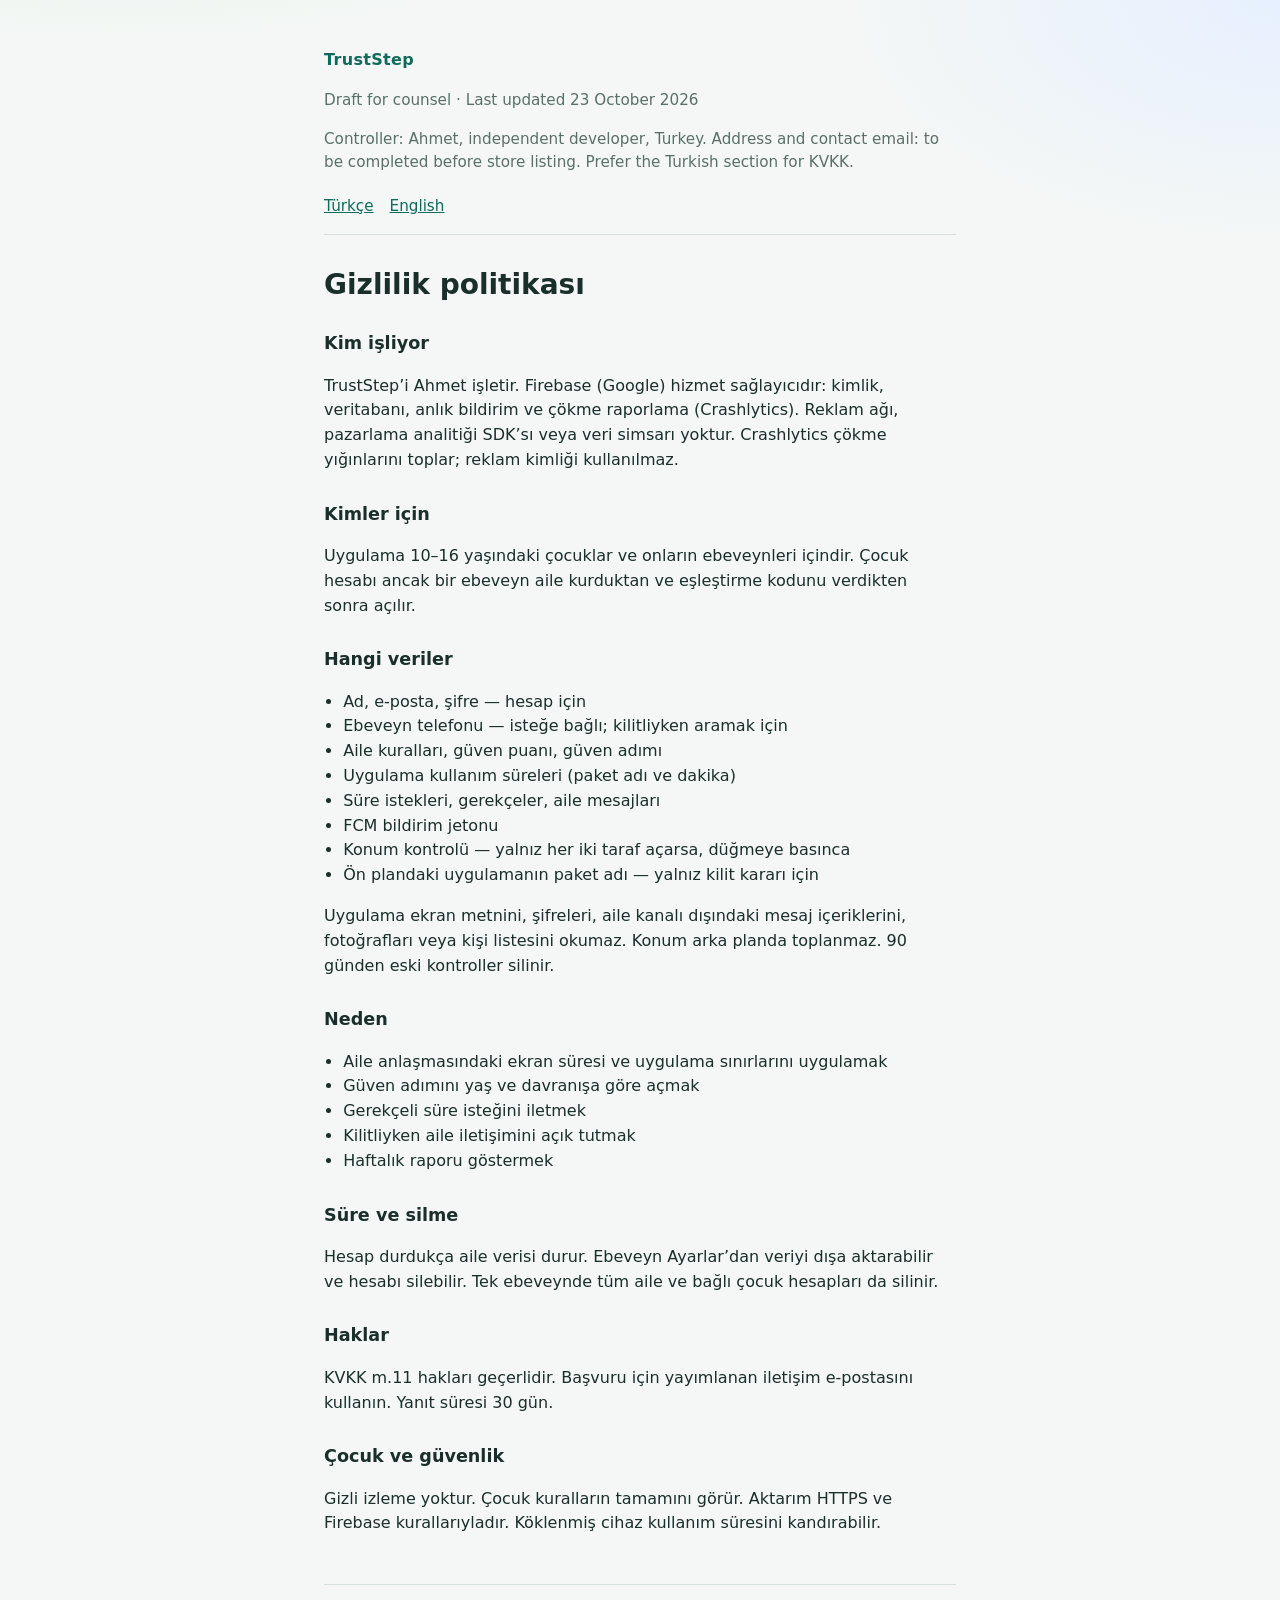
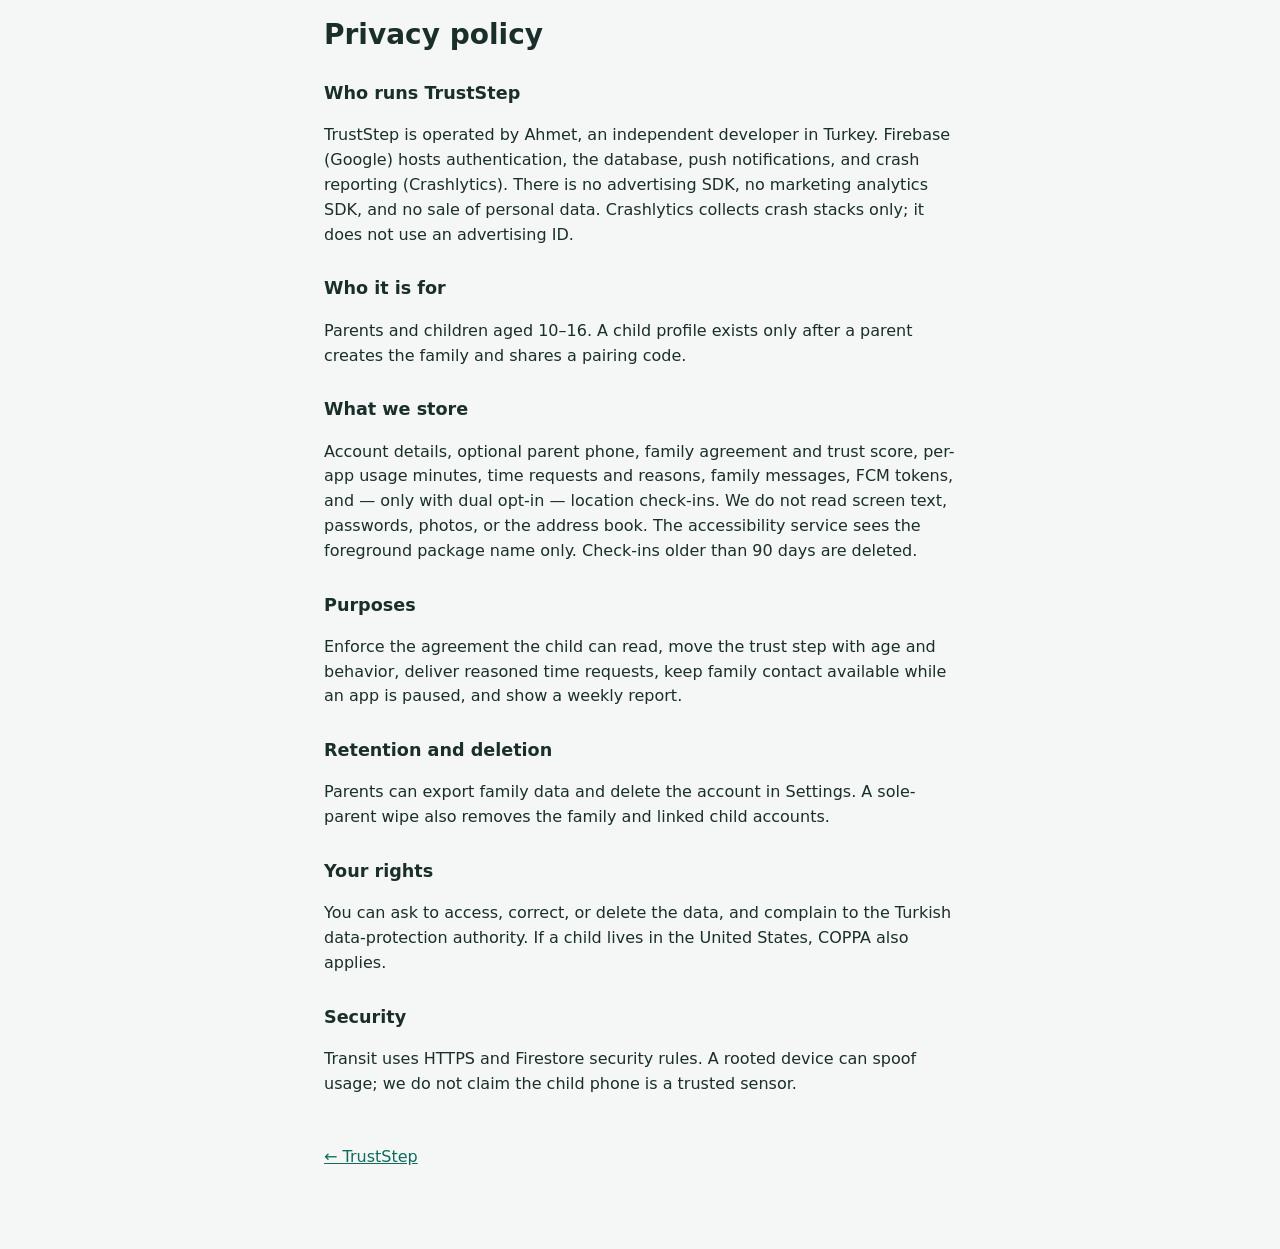
==== privacy/index.html @ d4f335f0 "Public privacy policy site for TrustStep. Co-authored-by: Cursor <cursoragent@cursor.com>" ====
<!DOCTYPE html>
<html lang="en">
<head>
  <meta charset="utf-8" />
  <meta name="viewport" content="width=device-width, initial-scale=1" />
  <title>TrustStep — Privacy policy</title>
  <link rel="stylesheet" href="../styles.css" />
</head>
<body>
  <main class="policy">
    <p class="brand"><a href="../">TrustStep</a></p>
    <p class="meta">Draft for counsel · Last updated 23 October 2026</p>
    <p class="meta">Controller: Ahmet, independent developer, Turkey. Address and contact email: to be completed before store listing. Prefer the Turkish section for KVKK.</p>

    <nav class="toc">
      <a href="#tr">Türkçe</a>
      <a href="#en">English</a>
    </nav>

    <section id="tr" lang="tr">
      <h1>Gizlilik politikası</h1>

      <h2>Kim işliyor</h2>
      <p>TrustStep’i Ahmet işletir. Firebase (Google) hizmet sağlayıcıdır: kimlik, veritabanı, anlık bildirim ve çökme raporlama (Crashlytics). Reklam ağı, pazarlama analitiği SDK’sı veya veri simsarı yoktur. Crashlytics çökme yığınlarını toplar; reklam kimliği kullanılmaz.</p>

      <h2>Kimler için</h2>
      <p>Uygulama 10–16 yaşındaki çocuklar ve onların ebeveynleri içindir. Çocuk hesabı ancak bir ebeveyn aile kurduktan ve eşleştirme kodunu verdikten sonra açılır.</p>

      <h2>Hangi veriler</h2>
      <ul>
        <li>Ad, e-posta, şifre — hesap için</li>
        <li>Ebeveyn telefonu — isteğe bağlı; kilitliyken aramak için</li>
        <li>Aile kuralları, güven puanı, güven adımı</li>
        <li>Uygulama kullanım süreleri (paket adı ve dakika)</li>
        <li>Süre istekleri, gerekçeler, aile mesajları</li>
        <li>FCM bildirim jetonu</li>
        <li>Konum kontrolü — yalnız her iki taraf açarsa, düğmeye basınca</li>
        <li>Ön plandaki uygulamanın paket adı — yalnız kilit kararı için</li>
      </ul>
      <p>Uygulama ekran metnini, şifreleri, aile kanalı dışındaki mesaj içeriklerini, fotoğrafları veya kişi listesini okumaz. Konum arka planda toplanmaz. 90 günden eski kontroller silinir.</p>

      <h2>Neden</h2>
      <ul>
        <li>Aile anlaşmasındaki ekran süresi ve uygulama sınırlarını uygulamak</li>
        <li>Güven adımını yaş ve davranışa göre açmak</li>
        <li>Gerekçeli süre isteğini iletmek</li>
        <li>Kilitliyken aile iletişimini açık tutmak</li>
        <li>Haftalık raporu göstermek</li>
      </ul>

      <h2>Süre ve silme</h2>
      <p>Hesap durdukça aile verisi durur. Ebeveyn Ayarlar’dan veriyi dışa aktarabilir ve hesabı silebilir. Tek ebeveynde tüm aile ve bağlı çocuk hesapları da silinir.</p>

      <h2>Haklar</h2>
      <p>KVKK m.11 hakları geçerlidir. Başvuru için yayımlanan iletişim e-postasını kullanın. Yanıt süresi 30 gün.</p>

      <h2>Çocuk ve güvenlik</h2>
      <p>Gizli izleme yoktur. Çocuk kuralların tamamını görür. Aktarım HTTPS ve Firebase kurallarıyladır. Köklenmiş cihaz kullanım süresini kandırabilir.</p>
    </section>

    <section id="en" lang="en">
      <h1>Privacy policy</h1>

      <h2>Who runs TrustStep</h2>
      <p>TrustStep is operated by Ahmet, an independent developer in Turkey. Firebase (Google) hosts authentication, the database, push notifications, and crash reporting (Crashlytics). There is no advertising SDK, no marketing analytics SDK, and no sale of personal data. Crashlytics collects crash stacks only; it does not use an advertising ID.</p>

      <h2>Who it is for</h2>
      <p>Parents and children aged 10–16. A child profile exists only after a parent creates the family and shares a pairing code.</p>

      <h2>What we store</h2>
      <p>Account details, optional parent phone, family agreement and trust score, per-app usage minutes, time requests and reasons, family messages, FCM tokens, and — only with dual opt-in — location check-ins. We do not read screen text, passwords, photos, or the address book. The accessibility service sees the foreground package name only. Check-ins older than 90 days are deleted.</p>

      <h2>Purposes</h2>
      <p>Enforce the agreement the child can read, move the trust step with age and behavior, deliver reasoned time requests, keep family contact available while an app is paused, and show a weekly report.</p>

      <h2>Retention and deletion</h2>
      <p>Parents can export family data and delete the account in Settings. A sole-parent wipe also removes the family and linked child accounts.</p>

      <h2>Your rights</h2>
      <p>You can ask to access, correct, or delete the data, and complain to the Turkish data-protection authority. If a child lives in the United States, COPPA also applies.</p>

      <h2>Security</h2>
      <p>Transit uses HTTPS and Firestore security rules. A rooted device can spoof usage; we do not claim the child phone is a trusted sensor.</p>
    </section>

    <p class="back"><a href="../">← TrustStep</a></p>
  </main>
</body>
</html>
---- styles.css ----
:root {
  color-scheme: light;
  --ink: #1a2e2a;
  --muted: #5a6f69;
  --paper: #f4f7f5;
  --line: #d5e0db;
  --accent: #0f6b5c;
  --font: "Segoe UI", system-ui, sans-serif;
}

* {
  box-sizing: border-box;
}

body {
  margin: 0;
  font-family: var(--font);
  color: var(--ink);
  background:
    radial-gradient(1200px 600px at 10% -10%, #d9efe8 0%, transparent 55%),
    radial-gradient(900px 500px at 100% 0%, #e7f0ff 0%, transparent 50%),
    var(--paper);
  line-height: 1.55;
}

main {
  max-width: 42rem;
  margin: 0 auto;
  padding: 3rem 1.25rem 4rem;
}

.brand {
  font-weight: 700;
  letter-spacing: 0.02em;
  color: var(--accent);
  margin: 0 0 1rem;
}

.brand a {
  color: inherit;
  text-decoration: none;
}

h1 {
  font-size: 1.75rem;
  line-height: 1.25;
  margin: 0 0 0.75rem;
}

h2 {
  font-size: 1.1rem;
  margin: 1.75rem 0 0.5rem;
}

.meta,
.toc {
  color: var(--muted);
  font-size: 0.95rem;
}

.toc {
  display: flex;
  gap: 1rem;
  margin: 1.25rem 0 2rem;
  padding-bottom: 1rem;
  border-bottom: 1px solid var(--line);
}

a {
  color: var(--accent);
}

ul {
  padding-left: 1.2rem;
}

section + section {
  margin-top: 3rem;
  padding-top: 2rem;
  border-top: 1px solid var(--line);
}

.back {
  margin-top: 3rem;
}
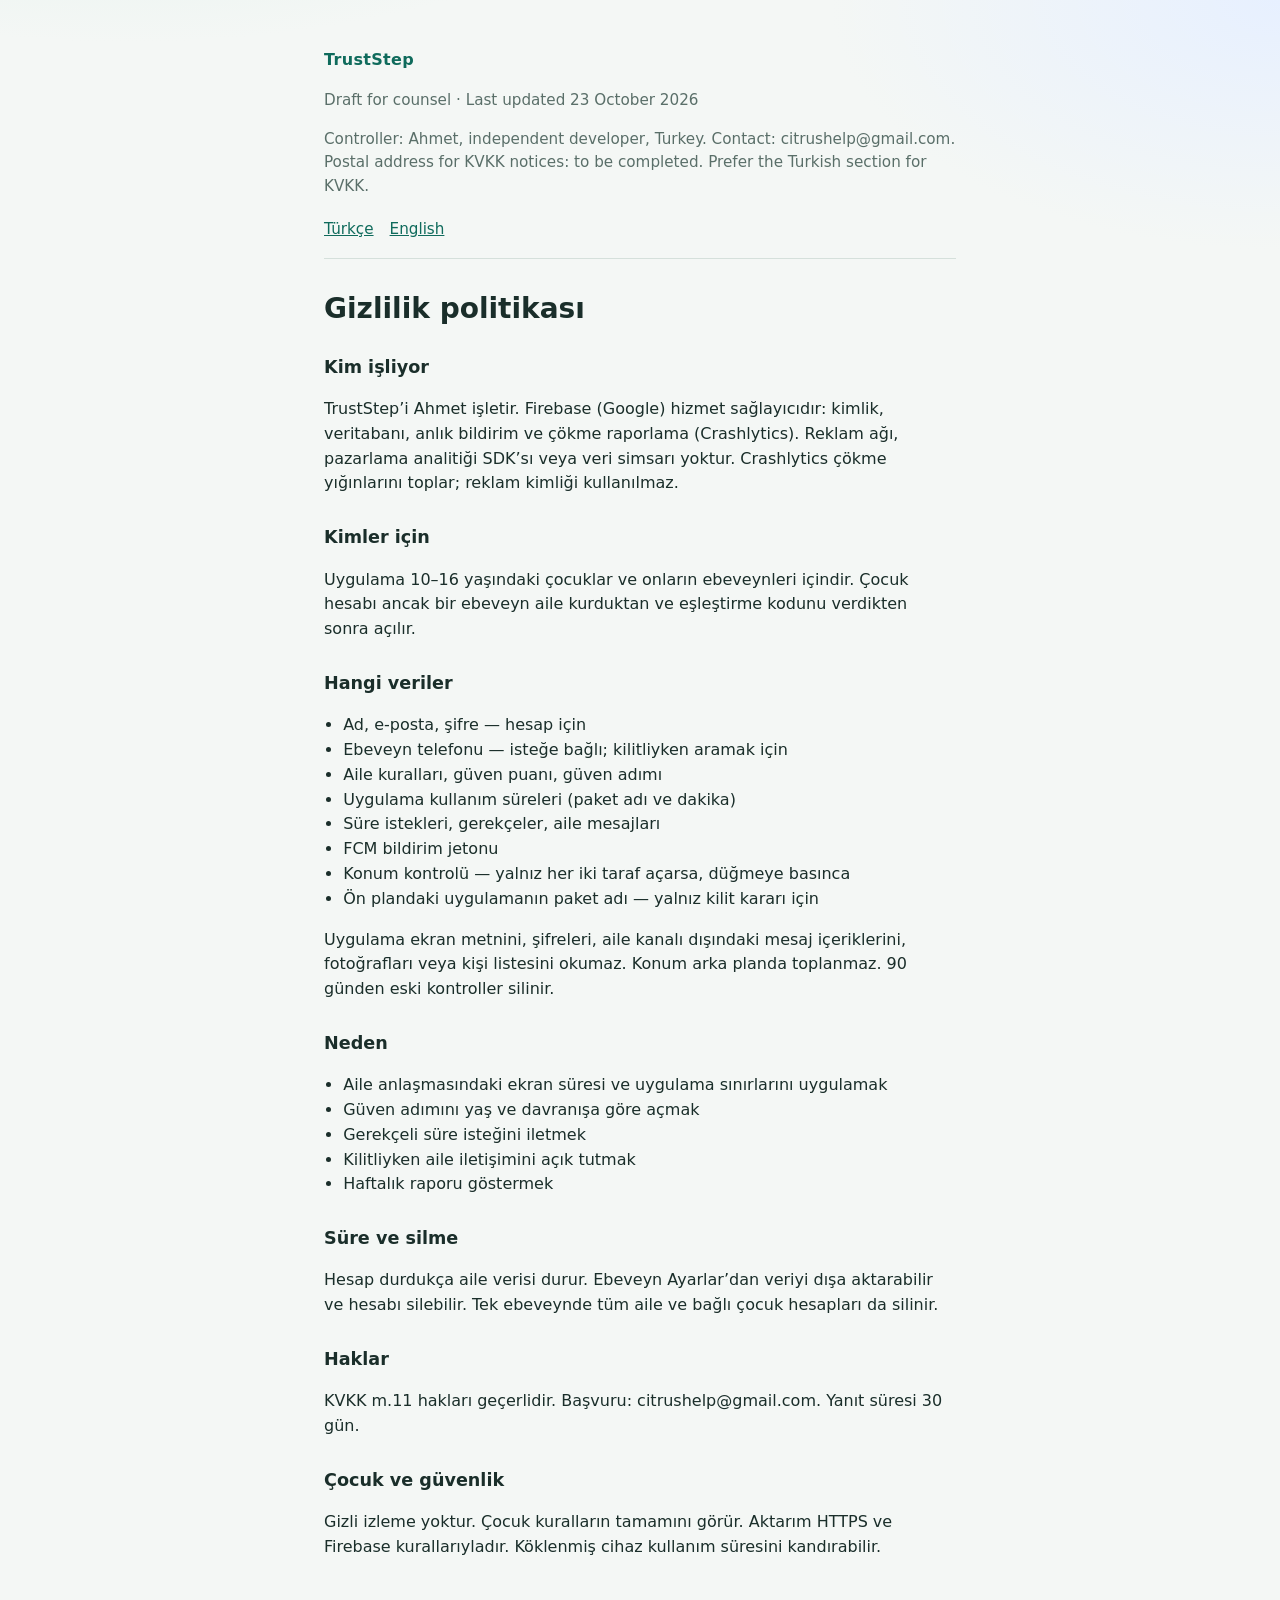
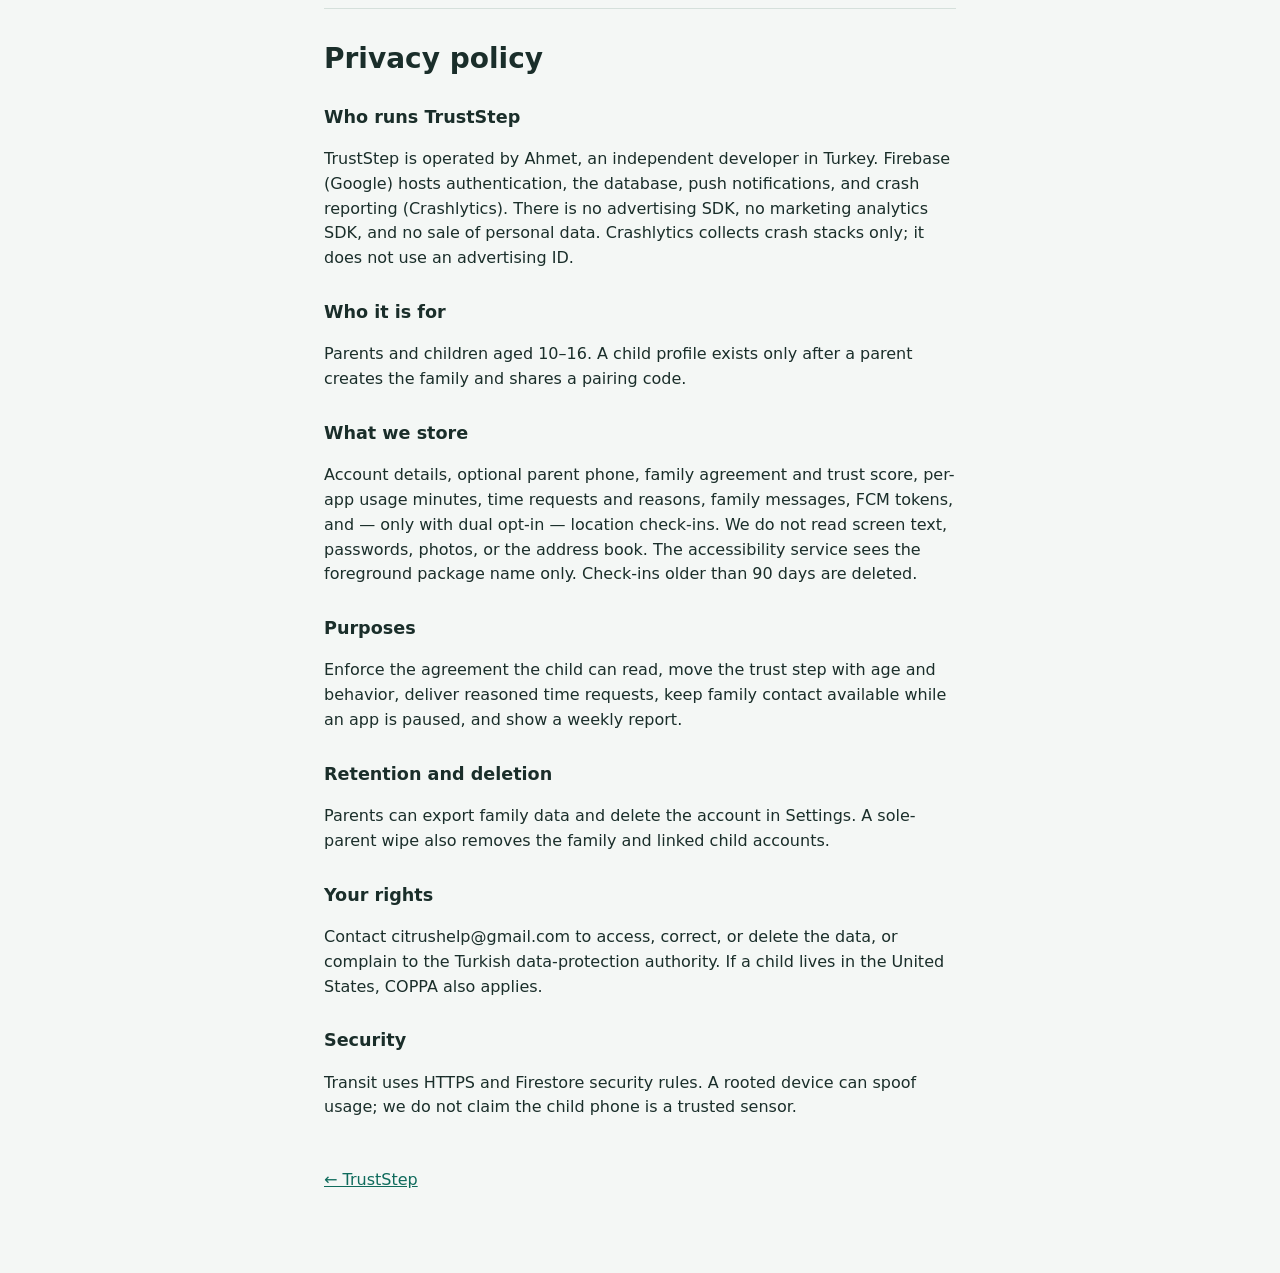
==== commit f38af898: "Add KVKK contact email to published privacy policy. EOF" ====
--- a/privacy/index.html
+++ b/privacy/index.html
@@ -10,7 +10,7 @@
   <main class="policy">
     <p class="brand"><a href="../">TrustStep</a></p>
     <p class="meta">Draft for counsel · Last updated 23 October 2026</p>
-    <p class="meta">Controller: Ahmet, independent developer, Turkey. Address and contact email: to be completed before store listing. Prefer the Turkish section for KVKK.</p>
+    <p class="meta">Controller: Ahmet, independent developer, Turkey. Contact: citrushelp@gmail.com. Postal address for KVKK notices: to be completed. Prefer the Turkish section for KVKK.</p>
 
     <nav class="toc">
       <a href="#tr">Türkçe</a>
@@ -52,7 +52,7 @@
       <p>Hesap durdukça aile verisi durur. Ebeveyn Ayarlar’dan veriyi dışa aktarabilir ve hesabı silebilir. Tek ebeveynde tüm aile ve bağlı çocuk hesapları da silinir.</p>
 
       <h2>Haklar</h2>
-      <p>KVKK m.11 hakları geçerlidir. Başvuru için yayımlanan iletişim e-postasını kullanın. Yanıt süresi 30 gün.</p>
+      <p>KVKK m.11 hakları geçerlidir. Başvuru: citrushelp@gmail.com. Yanıt süresi 30 gün.</p>
 
       <h2>Çocuk ve güvenlik</h2>
       <p>Gizli izleme yoktur. Çocuk kuralların tamamını görür. Aktarım HTTPS ve Firebase kurallarıyladır. Köklenmiş cihaz kullanım süresini kandırabilir.</p>
@@ -77,7 +77,7 @@
       <p>Parents can export family data and delete the account in Settings. A sole-parent wipe also removes the family and linked child accounts.</p>
 
       <h2>Your rights</h2>
-      <p>You can ask to access, correct, or delete the data, and complain to the Turkish data-protection authority. If a child lives in the United States, COPPA also applies.</p>
+      <p>Contact citrushelp@gmail.com to access, correct, or delete the data, or complain to the Turkish data-protection authority. If a child lives in the United States, COPPA also applies.</p>
 
       <h2>Security</h2>
       <p>Transit uses HTTPS and Firestore security rules. A rooted device can spoof usage; we do not claim the child phone is a trusted sensor.</p>
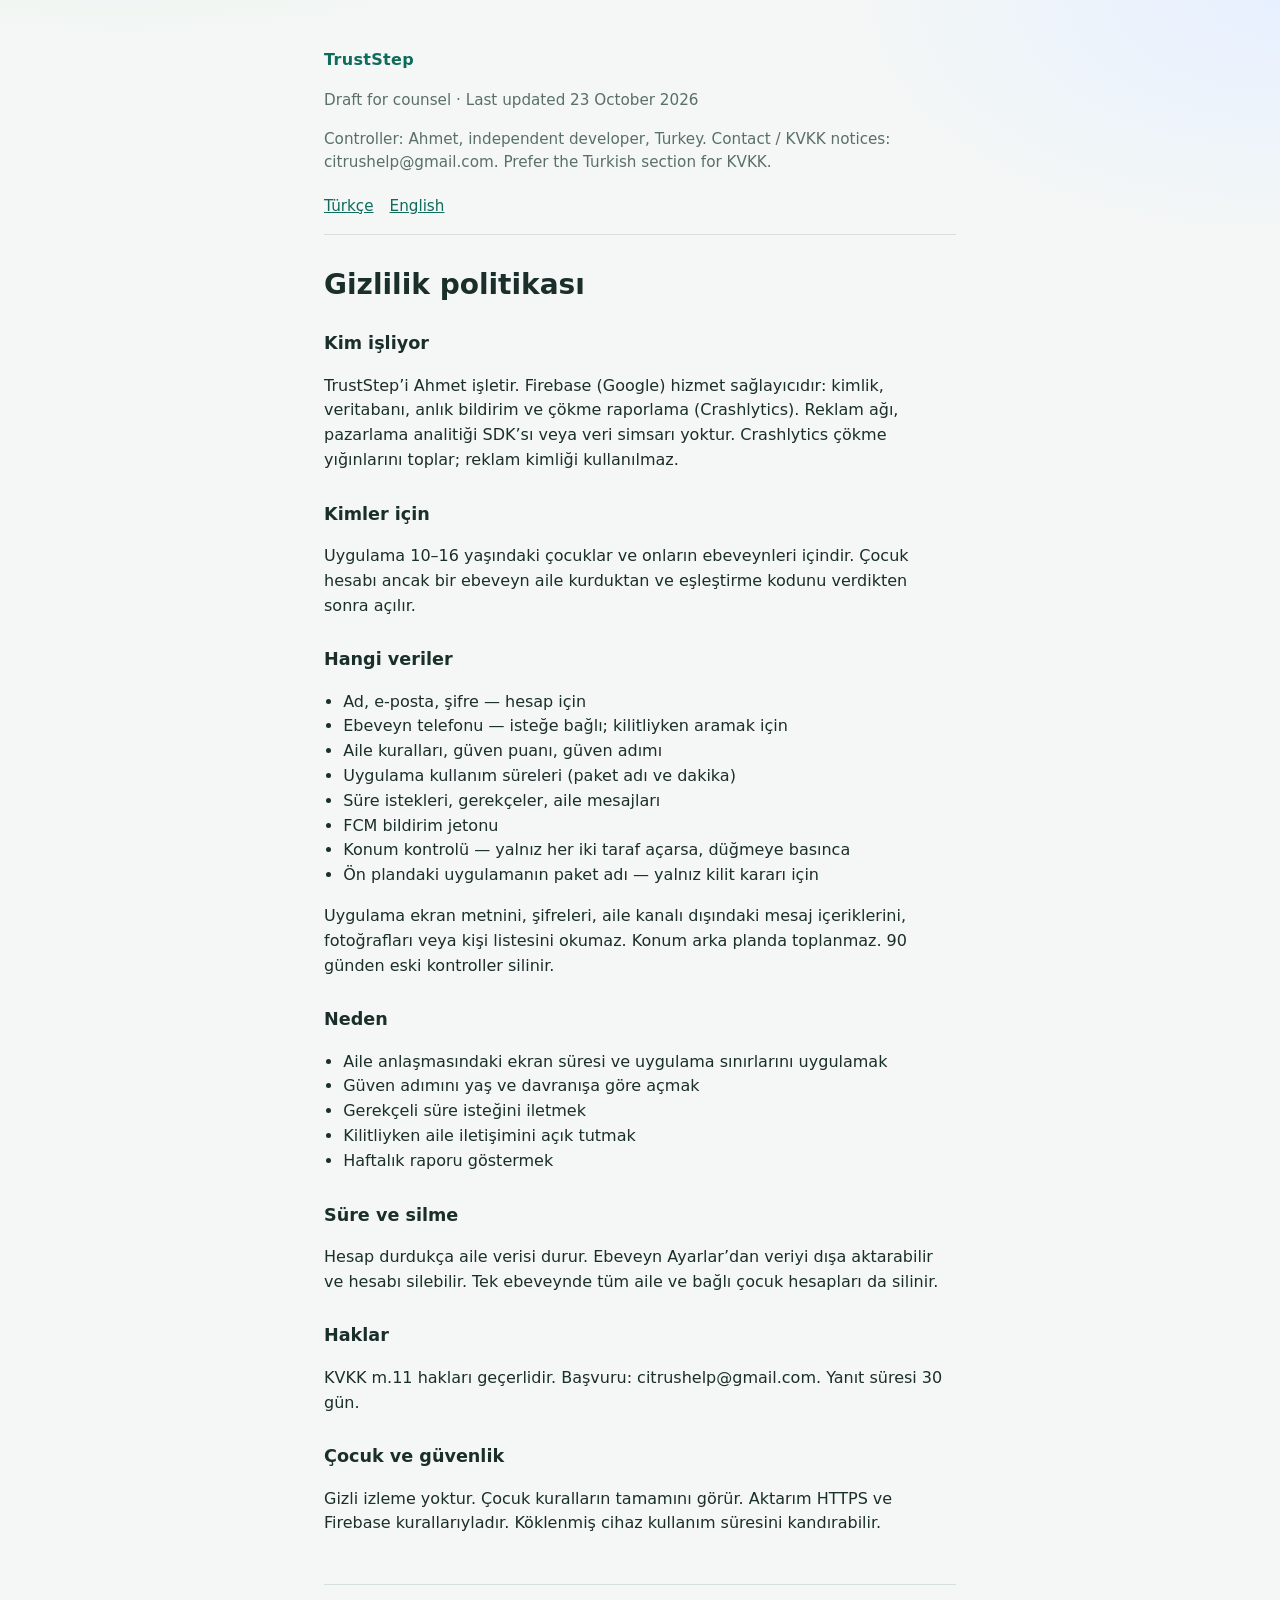
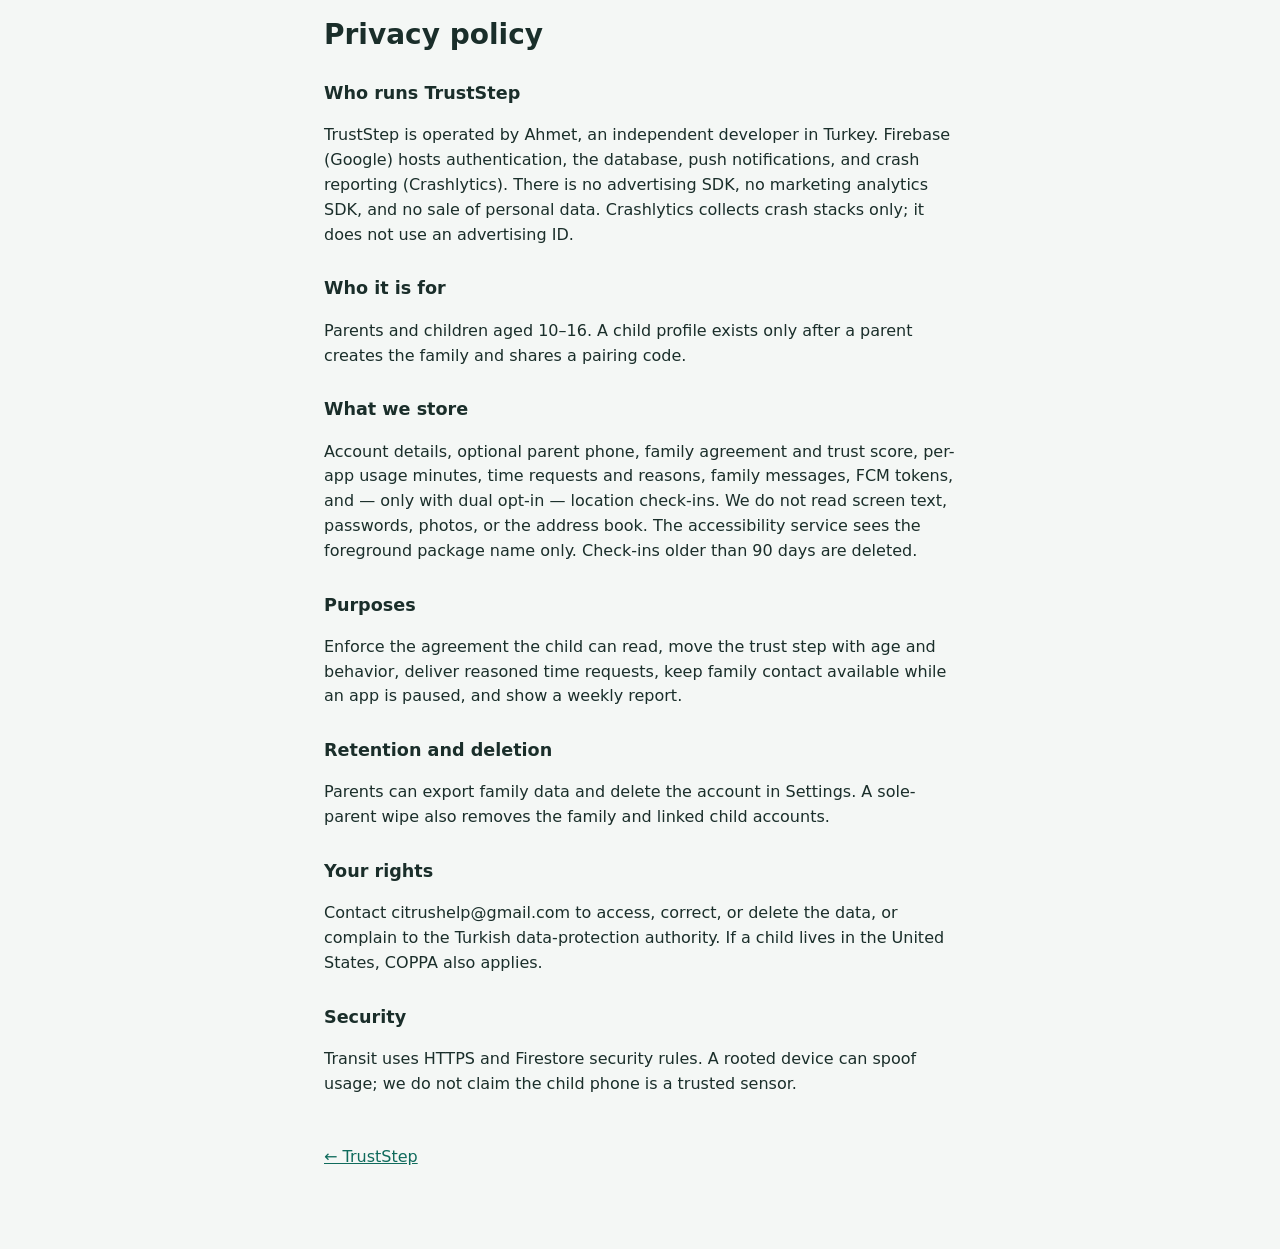
==== commit 39f13175: "Use citrushelp@gmail.com as sole KVKK contact. Co-authored-by: Cursor <cursoragent@cursor.com>" ====
--- a/privacy/index.html
+++ b/privacy/index.html
@@ -10,7 +10,7 @@
   <main class="policy">
     <p class="brand"><a href="../">TrustStep</a></p>
     <p class="meta">Draft for counsel · Last updated 23 October 2026</p>
-    <p class="meta">Controller: Ahmet, independent developer, Turkey. Contact: citrushelp@gmail.com. Postal address for KVKK notices: to be completed. Prefer the Turkish section for KVKK.</p>
+    <p class="meta">Controller: Ahmet, independent developer, Turkey. Contact / KVKK notices: citrushelp@gmail.com. Prefer the Turkish section for KVKK.</p>
 
     <nav class="toc">
       <a href="#tr">Türkçe</a>
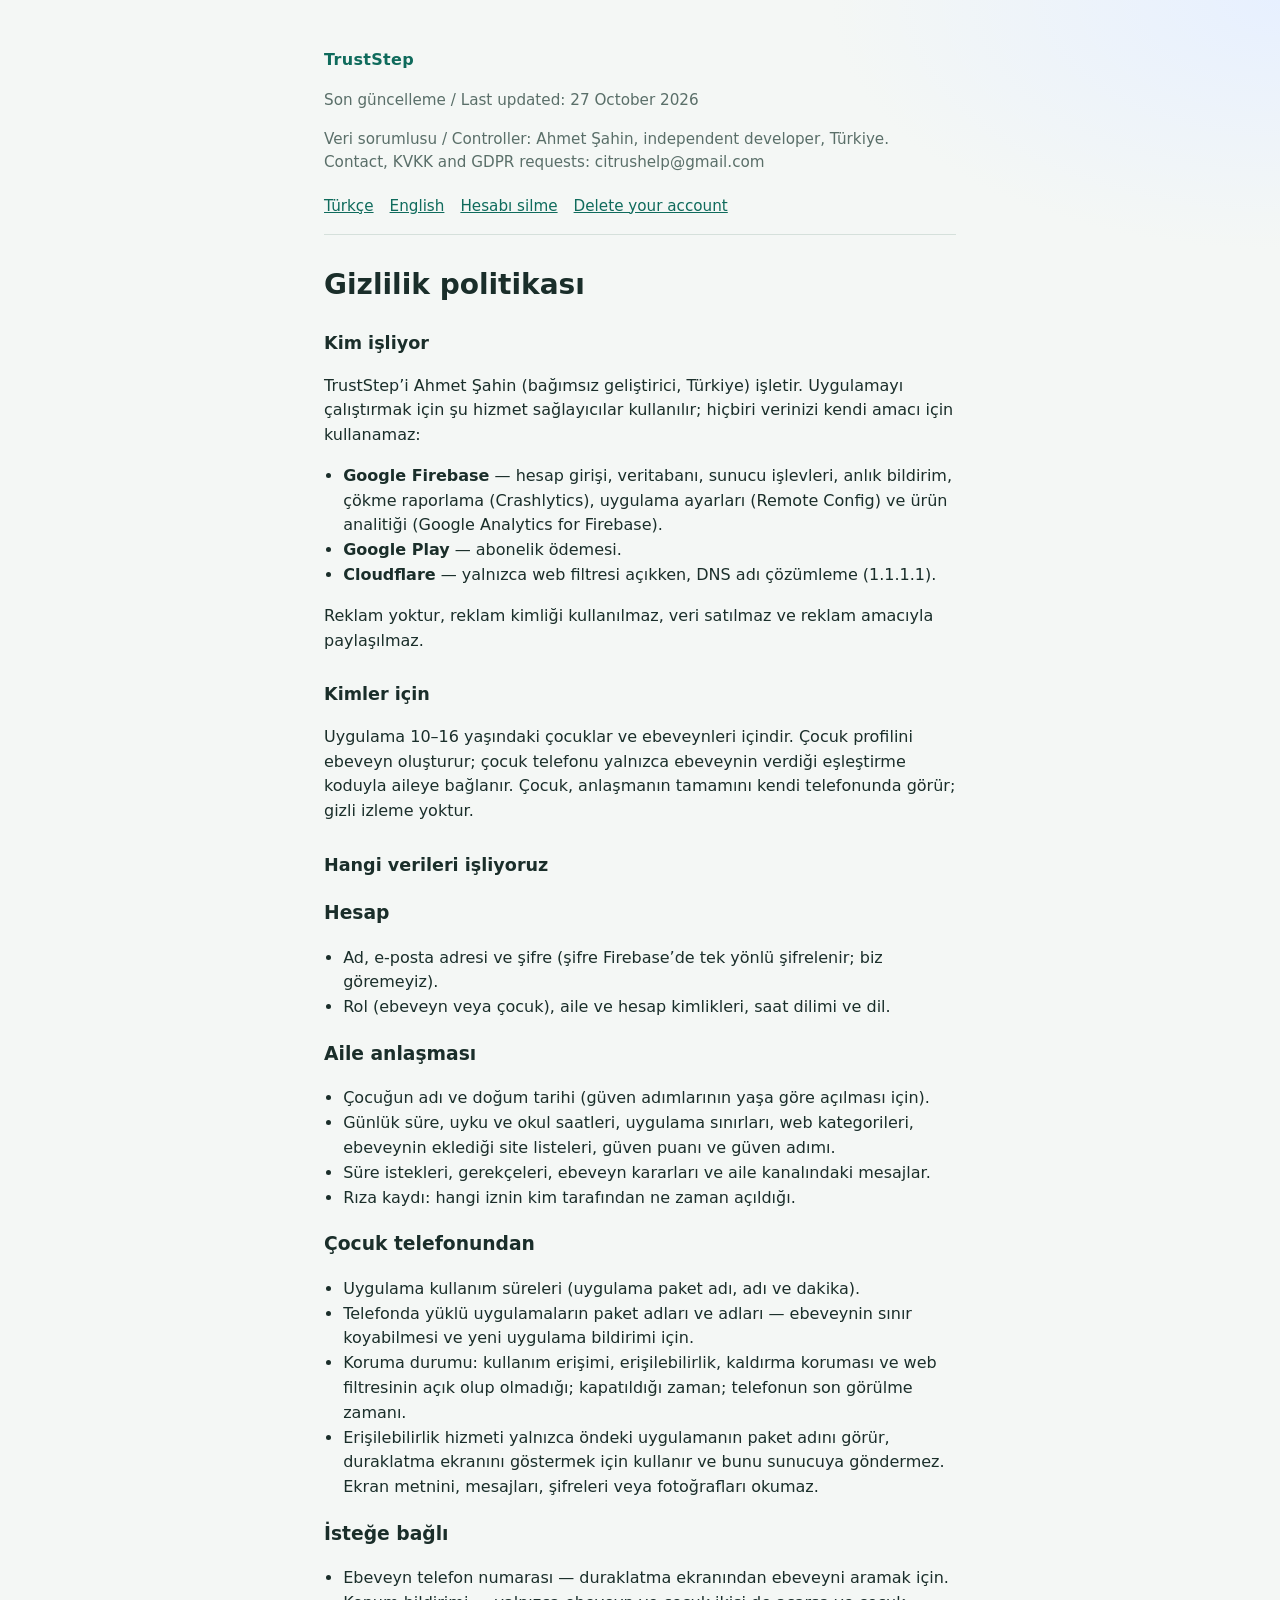
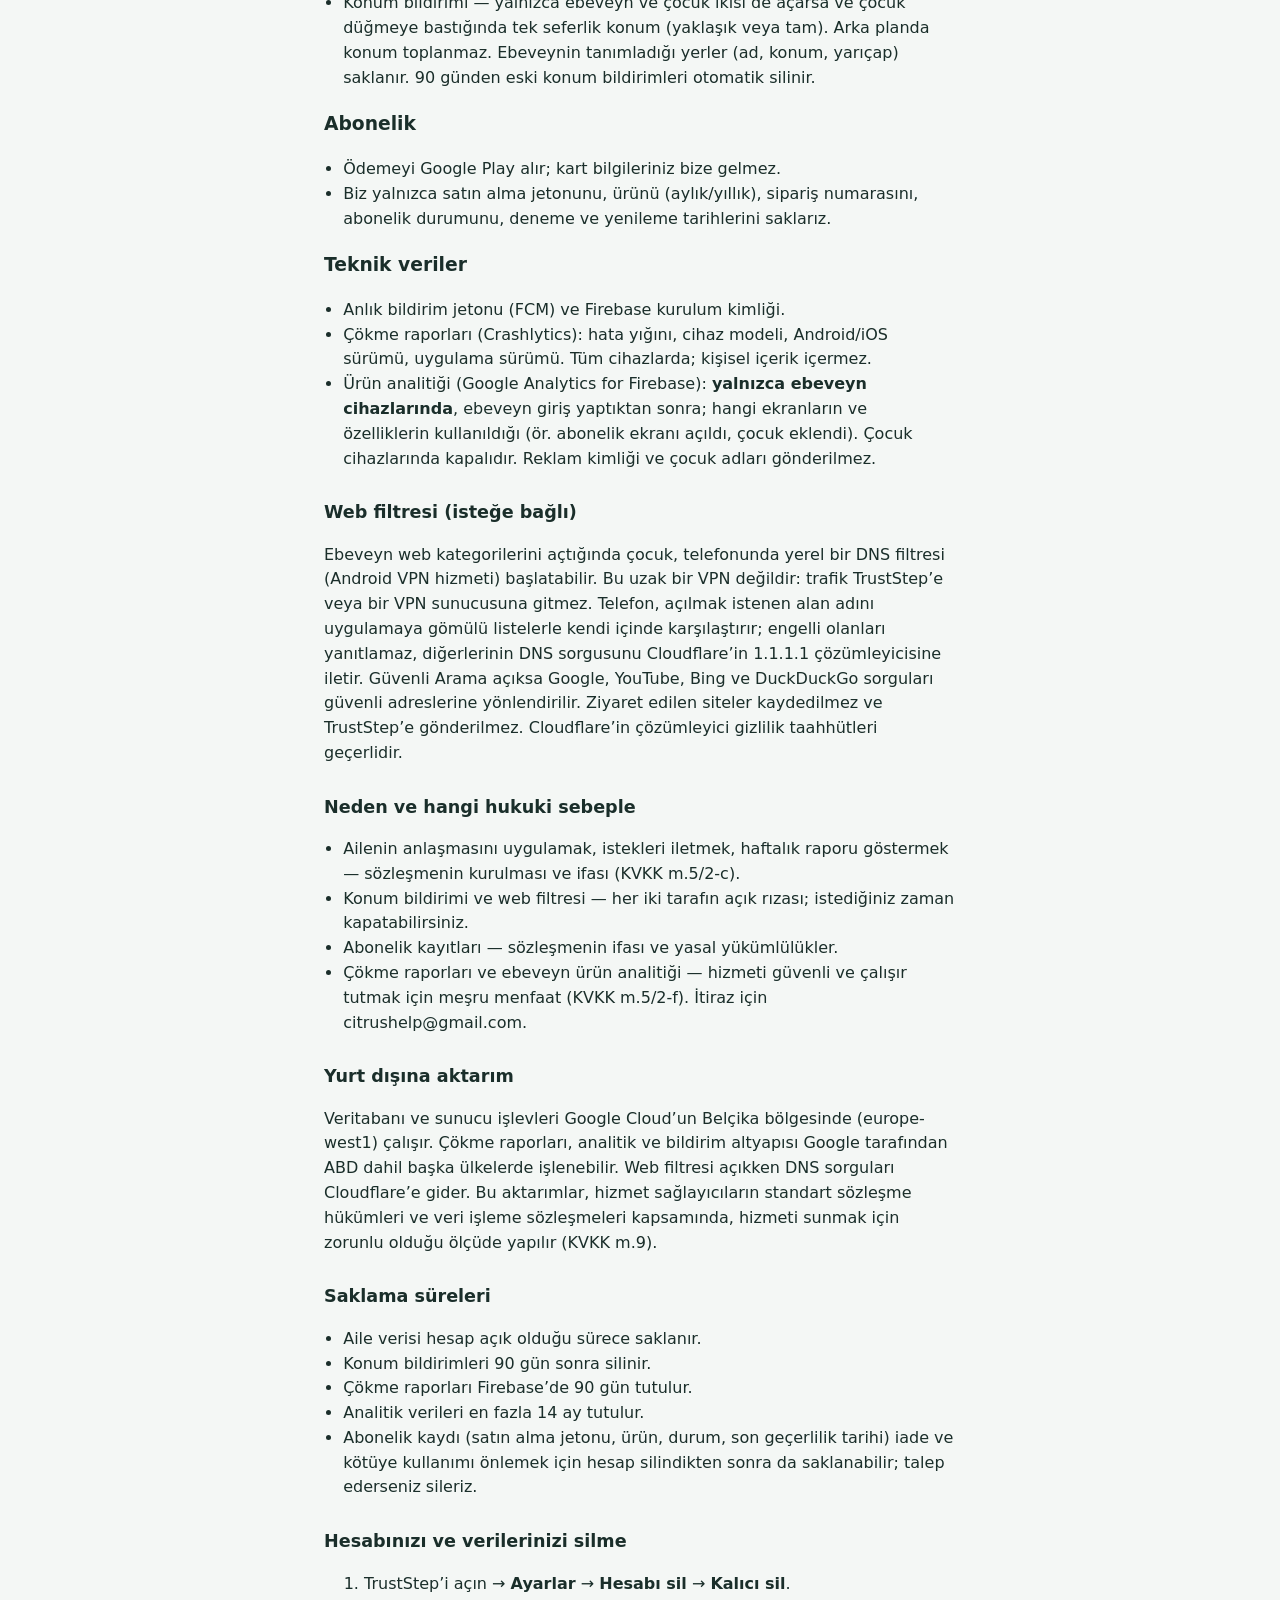
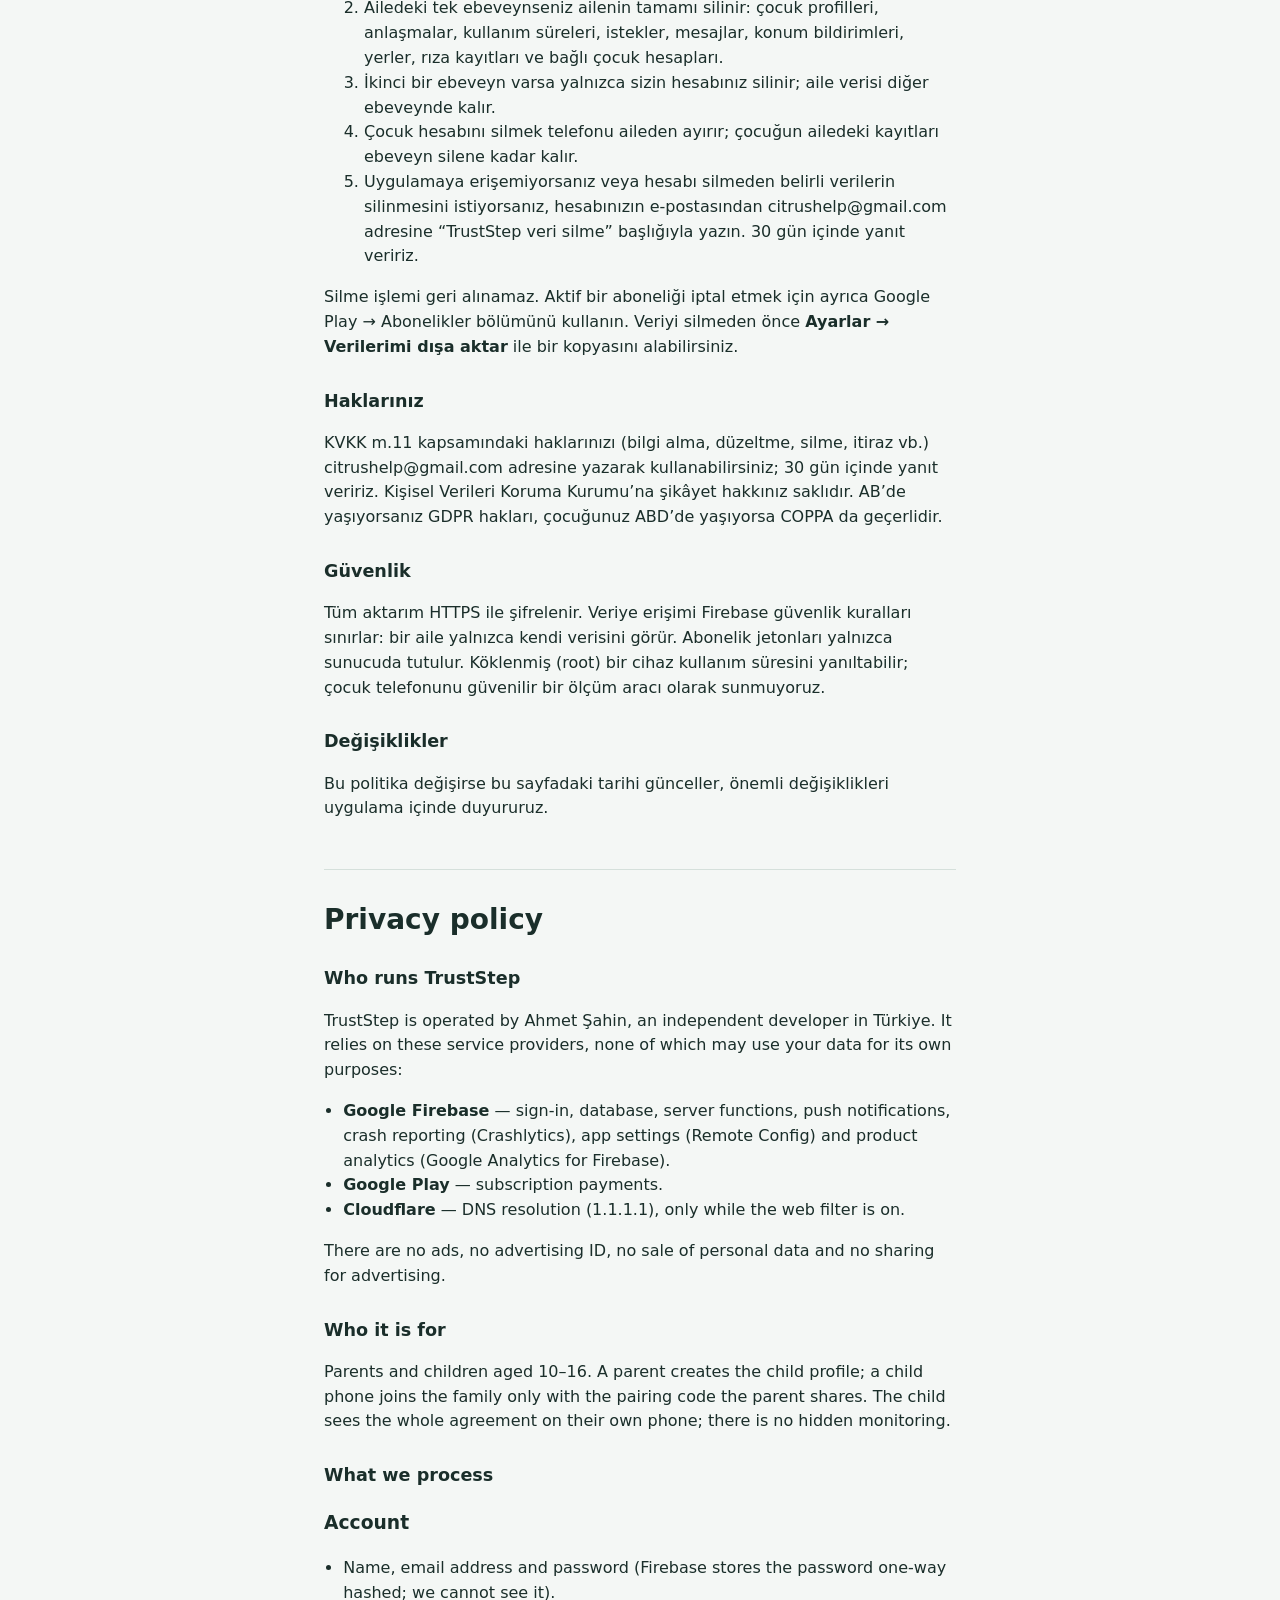
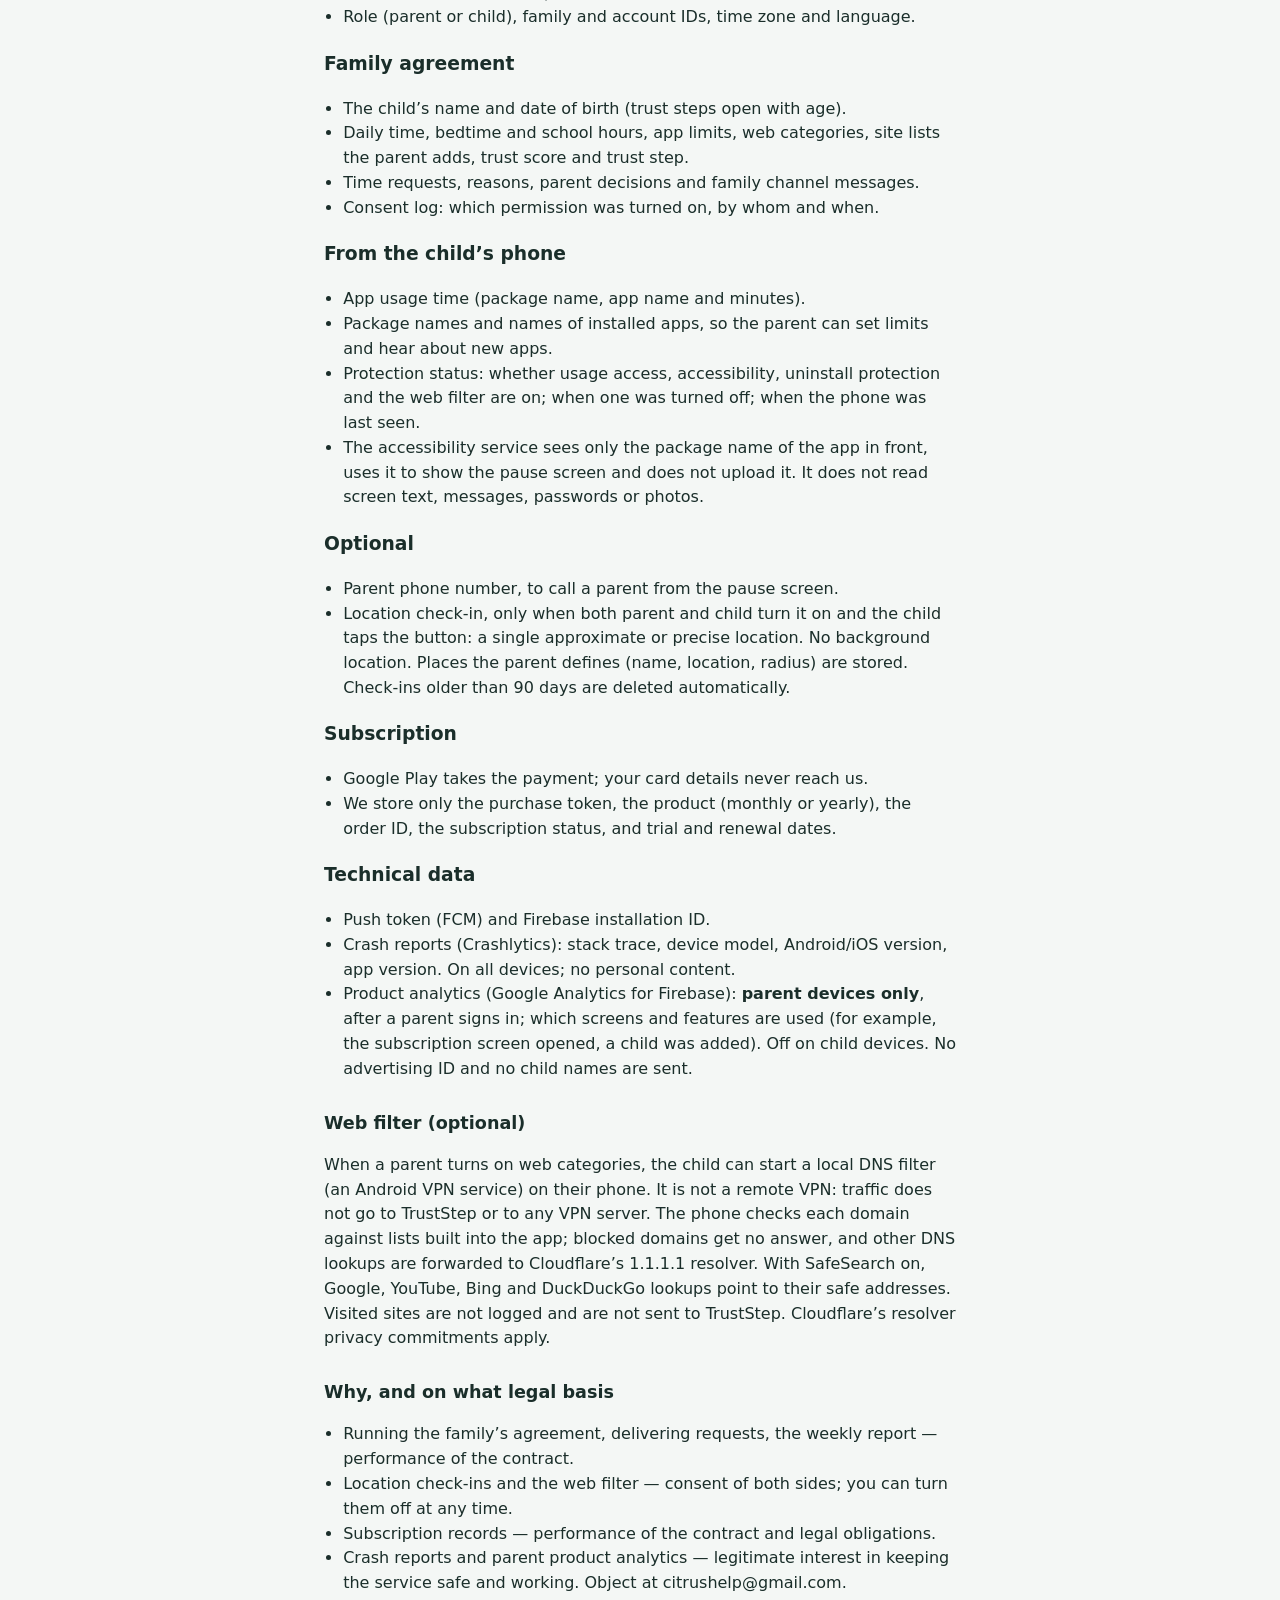
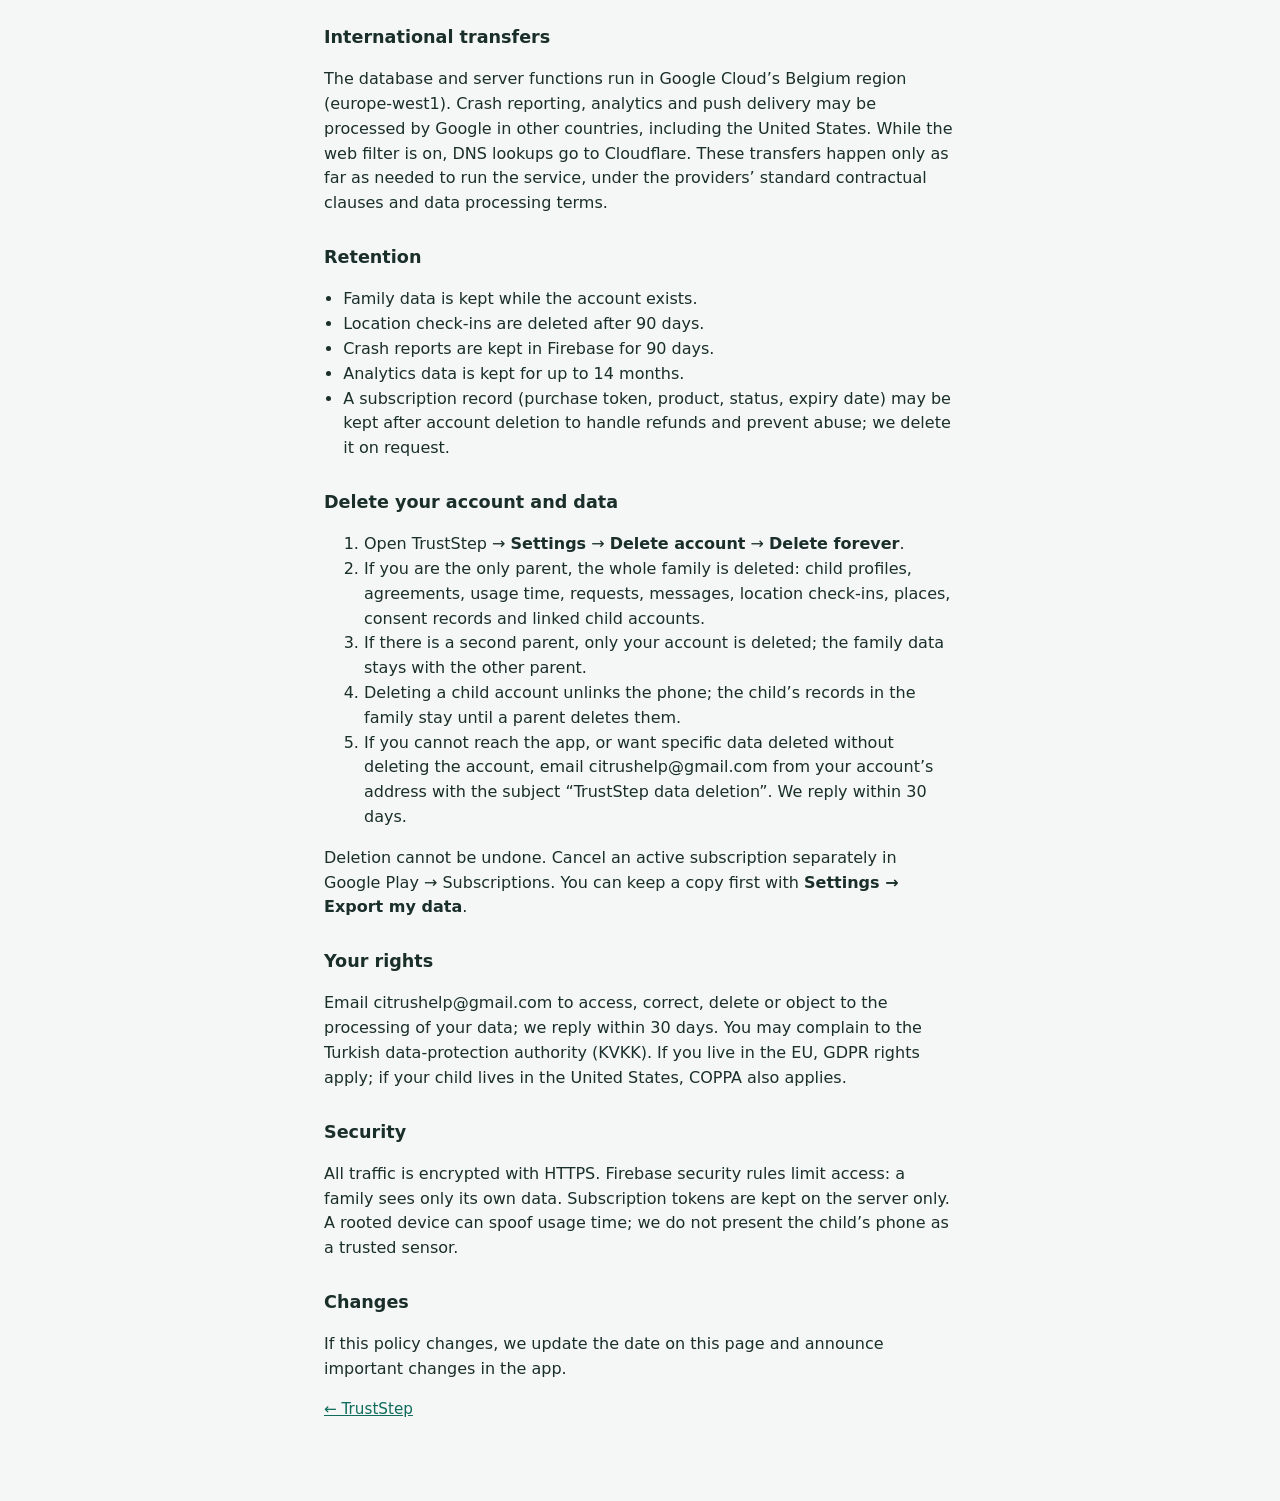
==== commit 895a8025: "Update the privacy policy for analytics, subscriptions and the web filter. Adds Google Analytics (pa" ====
--- a/privacy/index.html
+++ b/privacy/index.html
@@ -9,81 +9,207 @@
 <body>
   <main class="policy">
     <p class="brand"><a href="../">TrustStep</a></p>
-    <p class="meta">Draft for counsel · Last updated 23 October 2026</p>
-    <p class="meta">Controller: Ahmet, independent developer, Turkey. Contact / KVKK notices: citrushelp@gmail.com. Prefer the Turkish section for KVKK.</p>
+    <p class="meta">Son güncelleme / Last updated: 27 October 2026</p>
+    <p class="meta">Veri sorumlusu / Controller: Ahmet Şahin, independent developer, Türkiye. Contact, KVKK and GDPR requests: citrushelp@gmail.com</p>
 
     <nav class="toc">
       <a href="#tr">Türkçe</a>
       <a href="#en">English</a>
+      <a href="#delete-tr">Hesabı silme</a>
+      <a href="#delete-en">Delete your account</a>
     </nav>
 
     <section id="tr" lang="tr">
       <h1>Gizlilik politikası</h1>
 
       <h2>Kim işliyor</h2>
-      <p>TrustStep’i Ahmet işletir. Firebase (Google) hizmet sağlayıcıdır: kimlik, veritabanı, anlık bildirim ve çökme raporlama (Crashlytics). Reklam ağı, pazarlama analitiği SDK’sı veya veri simsarı yoktur. Crashlytics çökme yığınlarını toplar; reklam kimliği kullanılmaz.</p>
+      <p>TrustStep’i Ahmet Şahin (bağımsız geliştirici, Türkiye) işletir. Uygulamayı çalıştırmak için şu hizmet sağlayıcılar kullanılır; hiçbiri verinizi kendi amacı için kullanamaz:</p>
+      <ul>
+        <li><strong>Google Firebase</strong> — hesap girişi, veritabanı, sunucu işlevleri, anlık bildirim, çökme raporlama (Crashlytics), uygulama ayarları (Remote Config) ve ürün analitiği (Google Analytics for Firebase).</li>
+        <li><strong>Google Play</strong> — abonelik ödemesi.</li>
+        <li><strong>Cloudflare</strong> — yalnızca web filtresi açıkken, DNS adı çözümleme (1.1.1.1).</li>
+      </ul>
+      <p>Reklam yoktur, reklam kimliği kullanılmaz, veri satılmaz ve reklam amacıyla paylaşılmaz.</p>
 
       <h2>Kimler için</h2>
-      <p>Uygulama 10–16 yaşındaki çocuklar ve onların ebeveynleri içindir. Çocuk hesabı ancak bir ebeveyn aile kurduktan ve eşleştirme kodunu verdikten sonra açılır.</p>
-
-      <h2>Hangi veriler</h2>
-      <ul>
-        <li>Ad, e-posta, şifre — hesap için</li>
-        <li>Ebeveyn telefonu — isteğe bağlı; kilitliyken aramak için</li>
-        <li>Aile kuralları, güven puanı, güven adımı</li>
-        <li>Uygulama kullanım süreleri (paket adı ve dakika)</li>
-        <li>Süre istekleri, gerekçeler, aile mesajları</li>
-        <li>FCM bildirim jetonu</li>
-        <li>Konum kontrolü — yalnız her iki taraf açarsa, düğmeye basınca</li>
-        <li>Ön plandaki uygulamanın paket adı — yalnız kilit kararı için</li>
-      </ul>
-      <p>Uygulama ekran metnini, şifreleri, aile kanalı dışındaki mesaj içeriklerini, fotoğrafları veya kişi listesini okumaz. Konum arka planda toplanmaz. 90 günden eski kontroller silinir.</p>
-
-      <h2>Neden</h2>
-      <ul>
-        <li>Aile anlaşmasındaki ekran süresi ve uygulama sınırlarını uygulamak</li>
-        <li>Güven adımını yaş ve davranışa göre açmak</li>
-        <li>Gerekçeli süre isteğini iletmek</li>
-        <li>Kilitliyken aile iletişimini açık tutmak</li>
-        <li>Haftalık raporu göstermek</li>
-      </ul>
-
-      <h2>Süre ve silme</h2>
-      <p>Hesap durdukça aile verisi durur. Ebeveyn Ayarlar’dan veriyi dışa aktarabilir ve hesabı silebilir. Tek ebeveynde tüm aile ve bağlı çocuk hesapları da silinir.</p>
-
-      <h2>Haklar</h2>
-      <p>KVKK m.11 hakları geçerlidir. Başvuru: citrushelp@gmail.com. Yanıt süresi 30 gün.</p>
-
-      <h2>Çocuk ve güvenlik</h2>
-      <p>Gizli izleme yoktur. Çocuk kuralların tamamını görür. Aktarım HTTPS ve Firebase kurallarıyladır. Köklenmiş cihaz kullanım süresini kandırabilir.</p>
+      <p>Uygulama 10–16 yaşındaki çocuklar ve ebeveynleri içindir. Çocuk profilini ebeveyn oluşturur; çocuk telefonu yalnızca ebeveynin verdiği eşleştirme koduyla aileye bağlanır. Çocuk, anlaşmanın tamamını kendi telefonunda görür; gizli izleme yoktur.</p>
+
+      <h2>Hangi verileri işliyoruz</h2>
+      <h3>Hesap</h3>
+      <ul>
+        <li>Ad, e-posta adresi ve şifre (şifre Firebase’de tek yönlü şifrelenir; biz göremeyiz).</li>
+        <li>Rol (ebeveyn veya çocuk), aile ve hesap kimlikleri, saat dilimi ve dil.</li>
+      </ul>
+      <h3>Aile anlaşması</h3>
+      <ul>
+        <li>Çocuğun adı ve doğum tarihi (güven adımlarının yaşa göre açılması için).</li>
+        <li>Günlük süre, uyku ve okul saatleri, uygulama sınırları, web kategorileri, ebeveynin eklediği site listeleri, güven puanı ve güven adımı.</li>
+        <li>Süre istekleri, gerekçeleri, ebeveyn kararları ve aile kanalındaki mesajlar.</li>
+        <li>Rıza kaydı: hangi iznin kim tarafından ne zaman açıldığı.</li>
+      </ul>
+      <h3>Çocuk telefonundan</h3>
+      <ul>
+        <li>Uygulama kullanım süreleri (uygulama paket adı, adı ve dakika).</li>
+        <li>Telefonda yüklü uygulamaların paket adları ve adları — ebeveynin sınır koyabilmesi ve yeni uygulama bildirimi için.</li>
+        <li>Koruma durumu: kullanım erişimi, erişilebilirlik, kaldırma koruması ve web filtresinin açık olup olmadığı; kapatıldığı zaman; telefonun son görülme zamanı.</li>
+        <li>Erişilebilirlik hizmeti yalnızca öndeki uygulamanın paket adını görür, duraklatma ekranını göstermek için kullanır ve bunu sunucuya göndermez. Ekran metnini, mesajları, şifreleri veya fotoğrafları okumaz.</li>
+      </ul>
+      <h3>İsteğe bağlı</h3>
+      <ul>
+        <li>Ebeveyn telefon numarası — duraklatma ekranından ebeveyni aramak için.</li>
+        <li>Konum bildirimi — yalnızca ebeveyn ve çocuk ikisi de açarsa ve çocuk düğmeye bastığında tek seferlik konum (yaklaşık veya tam). Arka planda konum toplanmaz. Ebeveynin tanımladığı yerler (ad, konum, yarıçap) saklanır. 90 günden eski konum bildirimleri otomatik silinir.</li>
+      </ul>
+      <h3>Abonelik</h3>
+      <ul>
+        <li>Ödemeyi Google Play alır; kart bilgileriniz bize gelmez.</li>
+        <li>Biz yalnızca satın alma jetonunu, ürünü (aylık/yıllık), sipariş numarasını, abonelik durumunu, deneme ve yenileme tarihlerini saklarız.</li>
+      </ul>
+      <h3>Teknik veriler</h3>
+      <ul>
+        <li>Anlık bildirim jetonu (FCM) ve Firebase kurulum kimliği.</li>
+        <li>Çökme raporları (Crashlytics): hata yığını, cihaz modeli, Android/iOS sürümü, uygulama sürümü. Tüm cihazlarda; kişisel içerik içermez.</li>
+        <li>Ürün analitiği (Google Analytics for Firebase): <strong>yalnızca ebeveyn cihazlarında</strong>, ebeveyn giriş yaptıktan sonra; hangi ekranların ve özelliklerin kullanıldığı (ör. abonelik ekranı açıldı, çocuk eklendi). Çocuk cihazlarında kapalıdır. Reklam kimliği ve çocuk adları gönderilmez.</li>
+      </ul>
+
+      <h2>Web filtresi (isteğe bağlı)</h2>
+      <p>Ebeveyn web kategorilerini açtığında çocuk, telefonunda yerel bir DNS filtresi (Android VPN hizmeti) başlatabilir. Bu uzak bir VPN değildir: trafik TrustStep’e veya bir VPN sunucusuna gitmez. Telefon, açılmak istenen alan adını uygulamaya gömülü listelerle kendi içinde karşılaştırır; engelli olanları yanıtlamaz, diğerlerinin DNS sorgusunu Cloudflare’in 1.1.1.1 çözümleyicisine iletir. Güvenli Arama açıksa Google, YouTube, Bing ve DuckDuckGo sorguları güvenli adreslerine yönlendirilir. Ziyaret edilen siteler kaydedilmez ve TrustStep’e gönderilmez. Cloudflare’in çözümleyici gizlilik taahhütleri geçerlidir.</p>
+
+      <h2>Neden ve hangi hukuki sebeple</h2>
+      <ul>
+        <li>Ailenin anlaşmasını uygulamak, istekleri iletmek, haftalık raporu göstermek — sözleşmenin kurulması ve ifası (KVKK m.5/2-c).</li>
+        <li>Konum bildirimi ve web filtresi — her iki tarafın açık rızası; istediğiniz zaman kapatabilirsiniz.</li>
+        <li>Abonelik kayıtları — sözleşmenin ifası ve yasal yükümlülükler.</li>
+        <li>Çökme raporları ve ebeveyn ürün analitiği — hizmeti güvenli ve çalışır tutmak için meşru menfaat (KVKK m.5/2-f). İtiraz için citrushelp@gmail.com.</li>
+      </ul>
+
+      <h2>Yurt dışına aktarım</h2>
+      <p>Veritabanı ve sunucu işlevleri Google Cloud’un Belçika bölgesinde (europe-west1) çalışır. Çökme raporları, analitik ve bildirim altyapısı Google tarafından ABD dahil başka ülkelerde işlenebilir. Web filtresi açıkken DNS sorguları Cloudflare’e gider. Bu aktarımlar, hizmet sağlayıcıların standart sözleşme hükümleri ve veri işleme sözleşmeleri kapsamında, hizmeti sunmak için zorunlu olduğu ölçüde yapılır (KVKK m.9).</p>
+
+      <h2>Saklama süreleri</h2>
+      <ul>
+        <li>Aile verisi hesap açık olduğu sürece saklanır.</li>
+        <li>Konum bildirimleri 90 gün sonra silinir.</li>
+        <li>Çökme raporları Firebase’de 90 gün tutulur.</li>
+        <li>Analitik verileri en fazla 14 ay tutulur.</li>
+        <li>Abonelik kaydı (satın alma jetonu, ürün, durum, son geçerlilik tarihi) iade ve kötüye kullanımı önlemek için hesap silindikten sonra da saklanabilir; talep ederseniz sileriz.</li>
+      </ul>
+
+      <h2 id="delete-tr">Hesabınızı ve verilerinizi silme</h2>
+      <ol>
+        <li>TrustStep’i açın → <strong>Ayarlar</strong> → <strong>Hesabı sil</strong> → <strong>Kalıcı sil</strong>.</li>
+        <li>Ailedeki tek ebeveynseniz ailenin tamamı silinir: çocuk profilleri, anlaşmalar, kullanım süreleri, istekler, mesajlar, konum bildirimleri, yerler, rıza kayıtları ve bağlı çocuk hesapları.</li>
+        <li>İkinci bir ebeveyn varsa yalnızca sizin hesabınız silinir; aile verisi diğer ebeveynde kalır.</li>
+        <li>Çocuk hesabını silmek telefonu aileden ayırır; çocuğun ailedeki kayıtları ebeveyn silene kadar kalır.</li>
+        <li>Uygulamaya erişemiyorsanız veya hesabı silmeden belirli verilerin silinmesini istiyorsanız, hesabınızın e-postasından citrushelp@gmail.com adresine “TrustStep veri silme” başlığıyla yazın. 30 gün içinde yanıt veririz.</li>
+      </ol>
+      <p>Silme işlemi geri alınamaz. Aktif bir aboneliği iptal etmek için ayrıca Google Play → Abonelikler bölümünü kullanın. Veriyi silmeden önce <strong>Ayarlar → Verilerimi dışa aktar</strong> ile bir kopyasını alabilirsiniz.</p>
+
+      <h2>Haklarınız</h2>
+      <p>KVKK m.11 kapsamındaki haklarınızı (bilgi alma, düzeltme, silme, itiraz vb.) citrushelp@gmail.com adresine yazarak kullanabilirsiniz; 30 gün içinde yanıt veririz. Kişisel Verileri Koruma Kurumu’na şikâyet hakkınız saklıdır. AB’de yaşıyorsanız GDPR hakları, çocuğunuz ABD’de yaşıyorsa COPPA da geçerlidir.</p>
+
+      <h2>Güvenlik</h2>
+      <p>Tüm aktarım HTTPS ile şifrelenir. Veriye erişimi Firebase güvenlik kuralları sınırlar: bir aile yalnızca kendi verisini görür. Abonelik jetonları yalnızca sunucuda tutulur. Köklenmiş (root) bir cihaz kullanım süresini yanıltabilir; çocuk telefonunu güvenilir bir ölçüm aracı olarak sunmuyoruz.</p>
+
+      <h2>Değişiklikler</h2>
+      <p>Bu politika değişirse bu sayfadaki tarihi günceller, önemli değişiklikleri uygulama içinde duyururuz.</p>
     </section>
 
     <section id="en" lang="en">
       <h1>Privacy policy</h1>
 
       <h2>Who runs TrustStep</h2>
-      <p>TrustStep is operated by Ahmet, an independent developer in Turkey. Firebase (Google) hosts authentication, the database, push notifications, and crash reporting (Crashlytics). There is no advertising SDK, no marketing analytics SDK, and no sale of personal data. Crashlytics collects crash stacks only; it does not use an advertising ID.</p>
+      <p>TrustStep is operated by Ahmet Şahin, an independent developer in Türkiye. It relies on these service providers, none of which may use your data for its own purposes:</p>
+      <ul>
+        <li><strong>Google Firebase</strong> — sign-in, database, server functions, push notifications, crash reporting (Crashlytics), app settings (Remote Config) and product analytics (Google Analytics for Firebase).</li>
+        <li><strong>Google Play</strong> — subscription payments.</li>
+        <li><strong>Cloudflare</strong> — DNS resolution (1.1.1.1), only while the web filter is on.</li>
+      </ul>
+      <p>There are no ads, no advertising ID, no sale of personal data and no sharing for advertising.</p>
 
       <h2>Who it is for</h2>
-      <p>Parents and children aged 10–16. A child profile exists only after a parent creates the family and shares a pairing code.</p>
-
-      <h2>What we store</h2>
-      <p>Account details, optional parent phone, family agreement and trust score, per-app usage minutes, time requests and reasons, family messages, FCM tokens, and — only with dual opt-in — location check-ins. We do not read screen text, passwords, photos, or the address book. The accessibility service sees the foreground package name only. Check-ins older than 90 days are deleted.</p>
-
-      <h2>Purposes</h2>
-      <p>Enforce the agreement the child can read, move the trust step with age and behavior, deliver reasoned time requests, keep family contact available while an app is paused, and show a weekly report.</p>
-
-      <h2>Retention and deletion</h2>
-      <p>Parents can export family data and delete the account in Settings. A sole-parent wipe also removes the family and linked child accounts.</p>
+      <p>Parents and children aged 10–16. A parent creates the child profile; a child phone joins the family only with the pairing code the parent shares. The child sees the whole agreement on their own phone; there is no hidden monitoring.</p>
+
+      <h2>What we process</h2>
+      <h3>Account</h3>
+      <ul>
+        <li>Name, email address and password (Firebase stores the password one-way hashed; we cannot see it).</li>
+        <li>Role (parent or child), family and account IDs, time zone and language.</li>
+      </ul>
+      <h3>Family agreement</h3>
+      <ul>
+        <li>The child’s name and date of birth (trust steps open with age).</li>
+        <li>Daily time, bedtime and school hours, app limits, web categories, site lists the parent adds, trust score and trust step.</li>
+        <li>Time requests, reasons, parent decisions and family channel messages.</li>
+        <li>Consent log: which permission was turned on, by whom and when.</li>
+      </ul>
+      <h3>From the child’s phone</h3>
+      <ul>
+        <li>App usage time (package name, app name and minutes).</li>
+        <li>Package names and names of installed apps, so the parent can set limits and hear about new apps.</li>
+        <li>Protection status: whether usage access, accessibility, uninstall protection and the web filter are on; when one was turned off; when the phone was last seen.</li>
+        <li>The accessibility service sees only the package name of the app in front, uses it to show the pause screen and does not upload it. It does not read screen text, messages, passwords or photos.</li>
+      </ul>
+      <h3>Optional</h3>
+      <ul>
+        <li>Parent phone number, to call a parent from the pause screen.</li>
+        <li>Location check-in, only when both parent and child turn it on and the child taps the button: a single approximate or precise location. No background location. Places the parent defines (name, location, radius) are stored. Check-ins older than 90 days are deleted automatically.</li>
+      </ul>
+      <h3>Subscription</h3>
+      <ul>
+        <li>Google Play takes the payment; your card details never reach us.</li>
+        <li>We store only the purchase token, the product (monthly or yearly), the order ID, the subscription status, and trial and renewal dates.</li>
+      </ul>
+      <h3>Technical data</h3>
+      <ul>
+        <li>Push token (FCM) and Firebase installation ID.</li>
+        <li>Crash reports (Crashlytics): stack trace, device model, Android/iOS version, app version. On all devices; no personal content.</li>
+        <li>Product analytics (Google Analytics for Firebase): <strong>parent devices only</strong>, after a parent signs in; which screens and features are used (for example, the subscription screen opened, a child was added). Off on child devices. No advertising ID and no child names are sent.</li>
+      </ul>
+
+      <h2>Web filter (optional)</h2>
+      <p>When a parent turns on web categories, the child can start a local DNS filter (an Android VPN service) on their phone. It is not a remote VPN: traffic does not go to TrustStep or to any VPN server. The phone checks each domain against lists built into the app; blocked domains get no answer, and other DNS lookups are forwarded to Cloudflare’s 1.1.1.1 resolver. With SafeSearch on, Google, YouTube, Bing and DuckDuckGo lookups point to their safe addresses. Visited sites are not logged and are not sent to TrustStep. Cloudflare’s resolver privacy commitments apply.</p>
+
+      <h2>Why, and on what legal basis</h2>
+      <ul>
+        <li>Running the family’s agreement, delivering requests, the weekly report — performance of the contract.</li>
+        <li>Location check-ins and the web filter — consent of both sides; you can turn them off at any time.</li>
+        <li>Subscription records — performance of the contract and legal obligations.</li>
+        <li>Crash reports and parent product analytics — legitimate interest in keeping the service safe and working. Object at citrushelp@gmail.com.</li>
+      </ul>
+
+      <h2>International transfers</h2>
+      <p>The database and server functions run in Google Cloud’s Belgium region (europe-west1). Crash reporting, analytics and push delivery may be processed by Google in other countries, including the United States. While the web filter is on, DNS lookups go to Cloudflare. These transfers happen only as far as needed to run the service, under the providers’ standard contractual clauses and data processing terms.</p>
+
+      <h2>Retention</h2>
+      <ul>
+        <li>Family data is kept while the account exists.</li>
+        <li>Location check-ins are deleted after 90 days.</li>
+        <li>Crash reports are kept in Firebase for 90 days.</li>
+        <li>Analytics data is kept for up to 14 months.</li>
+        <li>A subscription record (purchase token, product, status, expiry date) may be kept after account deletion to handle refunds and prevent abuse; we delete it on request.</li>
+      </ul>
+
+      <h2 id="delete-en">Delete your account and data</h2>
+      <ol>
+        <li>Open TrustStep → <strong>Settings</strong> → <strong>Delete account</strong> → <strong>Delete forever</strong>.</li>
+        <li>If you are the only parent, the whole family is deleted: child profiles, agreements, usage time, requests, messages, location check-ins, places, consent records and linked child accounts.</li>
+        <li>If there is a second parent, only your account is deleted; the family data stays with the other parent.</li>
+        <li>Deleting a child account unlinks the phone; the child’s records in the family stay until a parent deletes them.</li>
+        <li>If you cannot reach the app, or want specific data deleted without deleting the account, email citrushelp@gmail.com from your account’s address with the subject “TrustStep data deletion”. We reply within 30 days.</li>
+      </ol>
+      <p>Deletion cannot be undone. Cancel an active subscription separately in Google Play → Subscriptions. You can keep a copy first with <strong>Settings → Export my data</strong>.</p>
 
       <h2>Your rights</h2>
-      <p>Contact citrushelp@gmail.com to access, correct, or delete the data, or complain to the Turkish data-protection authority. If a child lives in the United States, COPPA also applies.</p>
+      <p>Email citrushelp@gmail.com to access, correct, delete or object to the processing of your data; we reply within 30 days. You may complain to the Turkish data-protection authority (KVKK). If you live in the EU, GDPR rights apply; if your child lives in the United States, COPPA also applies.</p>
 
       <h2>Security</h2>
-      <p>Transit uses HTTPS and Firestore security rules. A rooted device can spoof usage; we do not claim the child phone is a trusted sensor.</p>
+      <p>All traffic is encrypted with HTTPS. Firebase security rules limit access: a family sees only its own data. Subscription tokens are kept on the server only. A rooted device can spoof usage time; we do not present the child’s phone as a trusted sensor.</p>
+
+      <h2>Changes</h2>
+      <p>If this policy changes, we update the date on this page and announce important changes in the app.</p>
     </section>
 
-    <p class="back"><a href="../">← TrustStep</a></p>
+    <p class="meta"><a href="../">← TrustStep</a></p>
   </main>
 </body>
 </html>
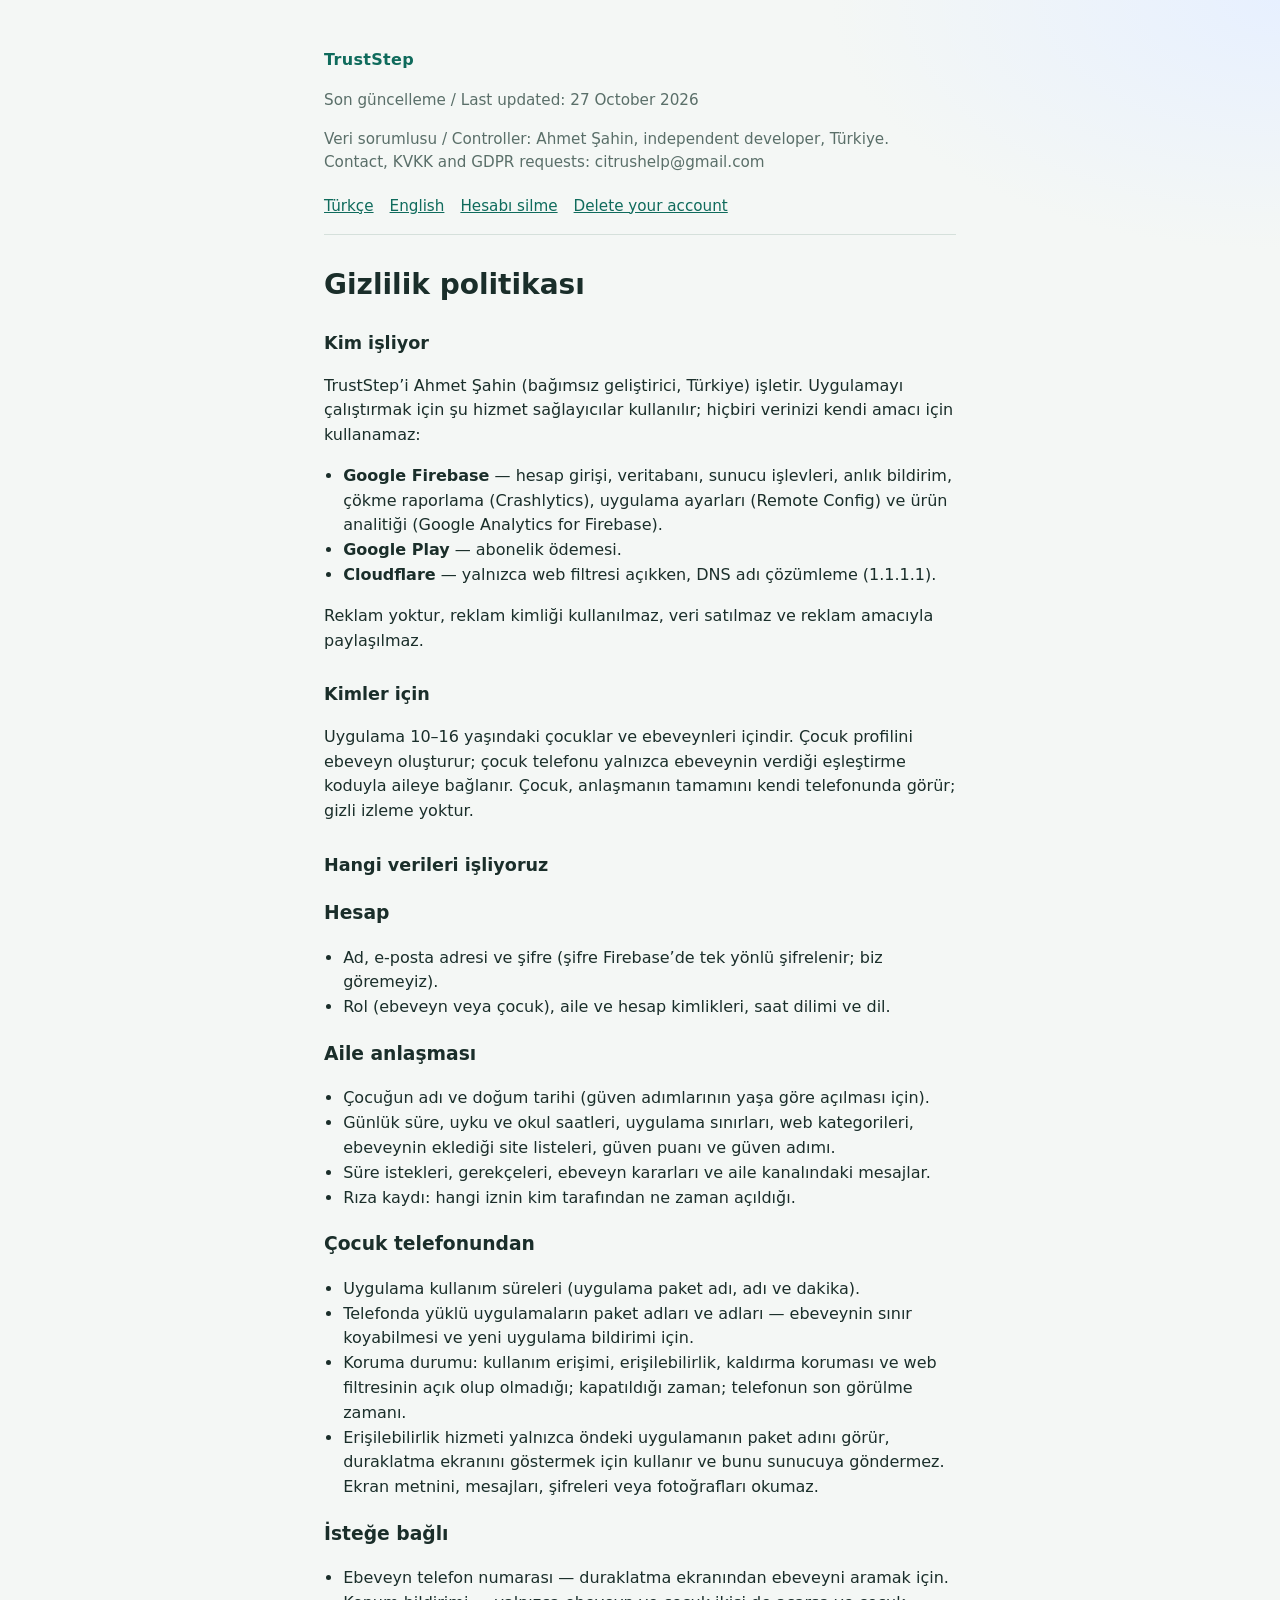
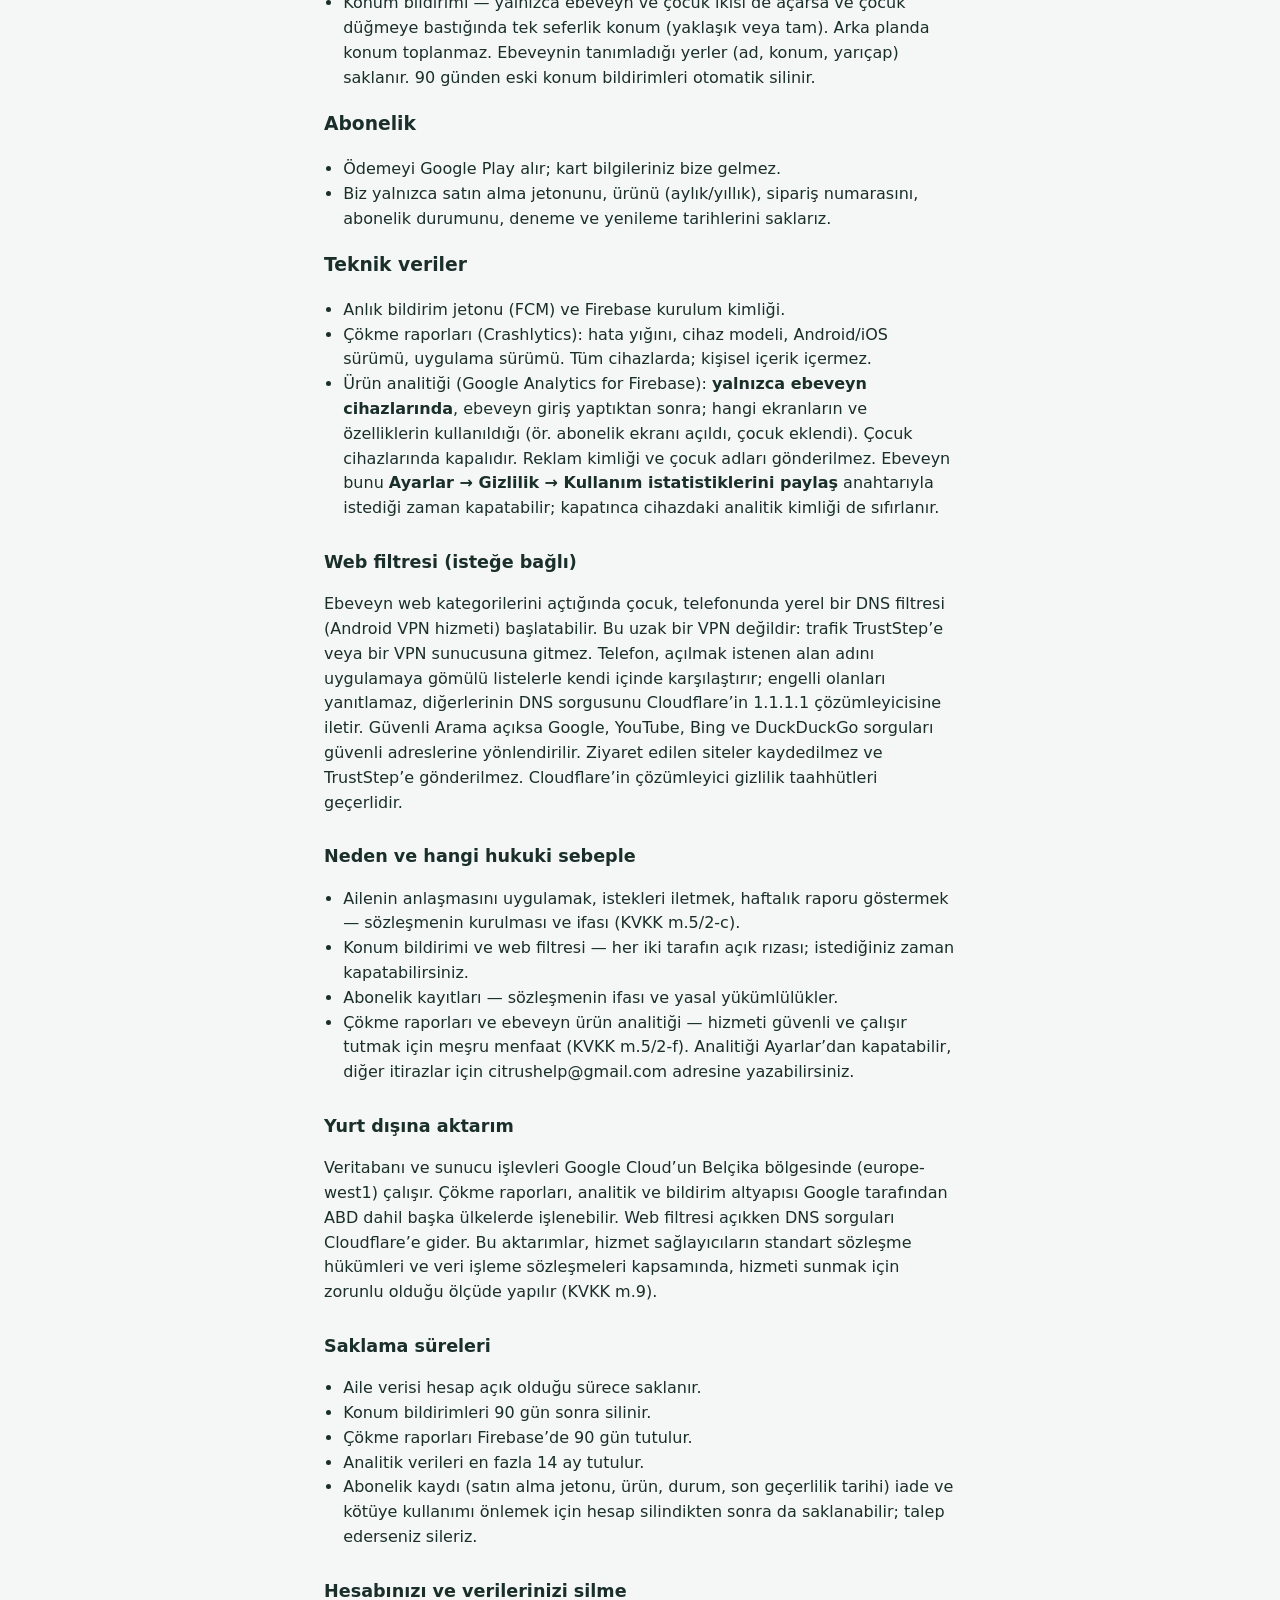
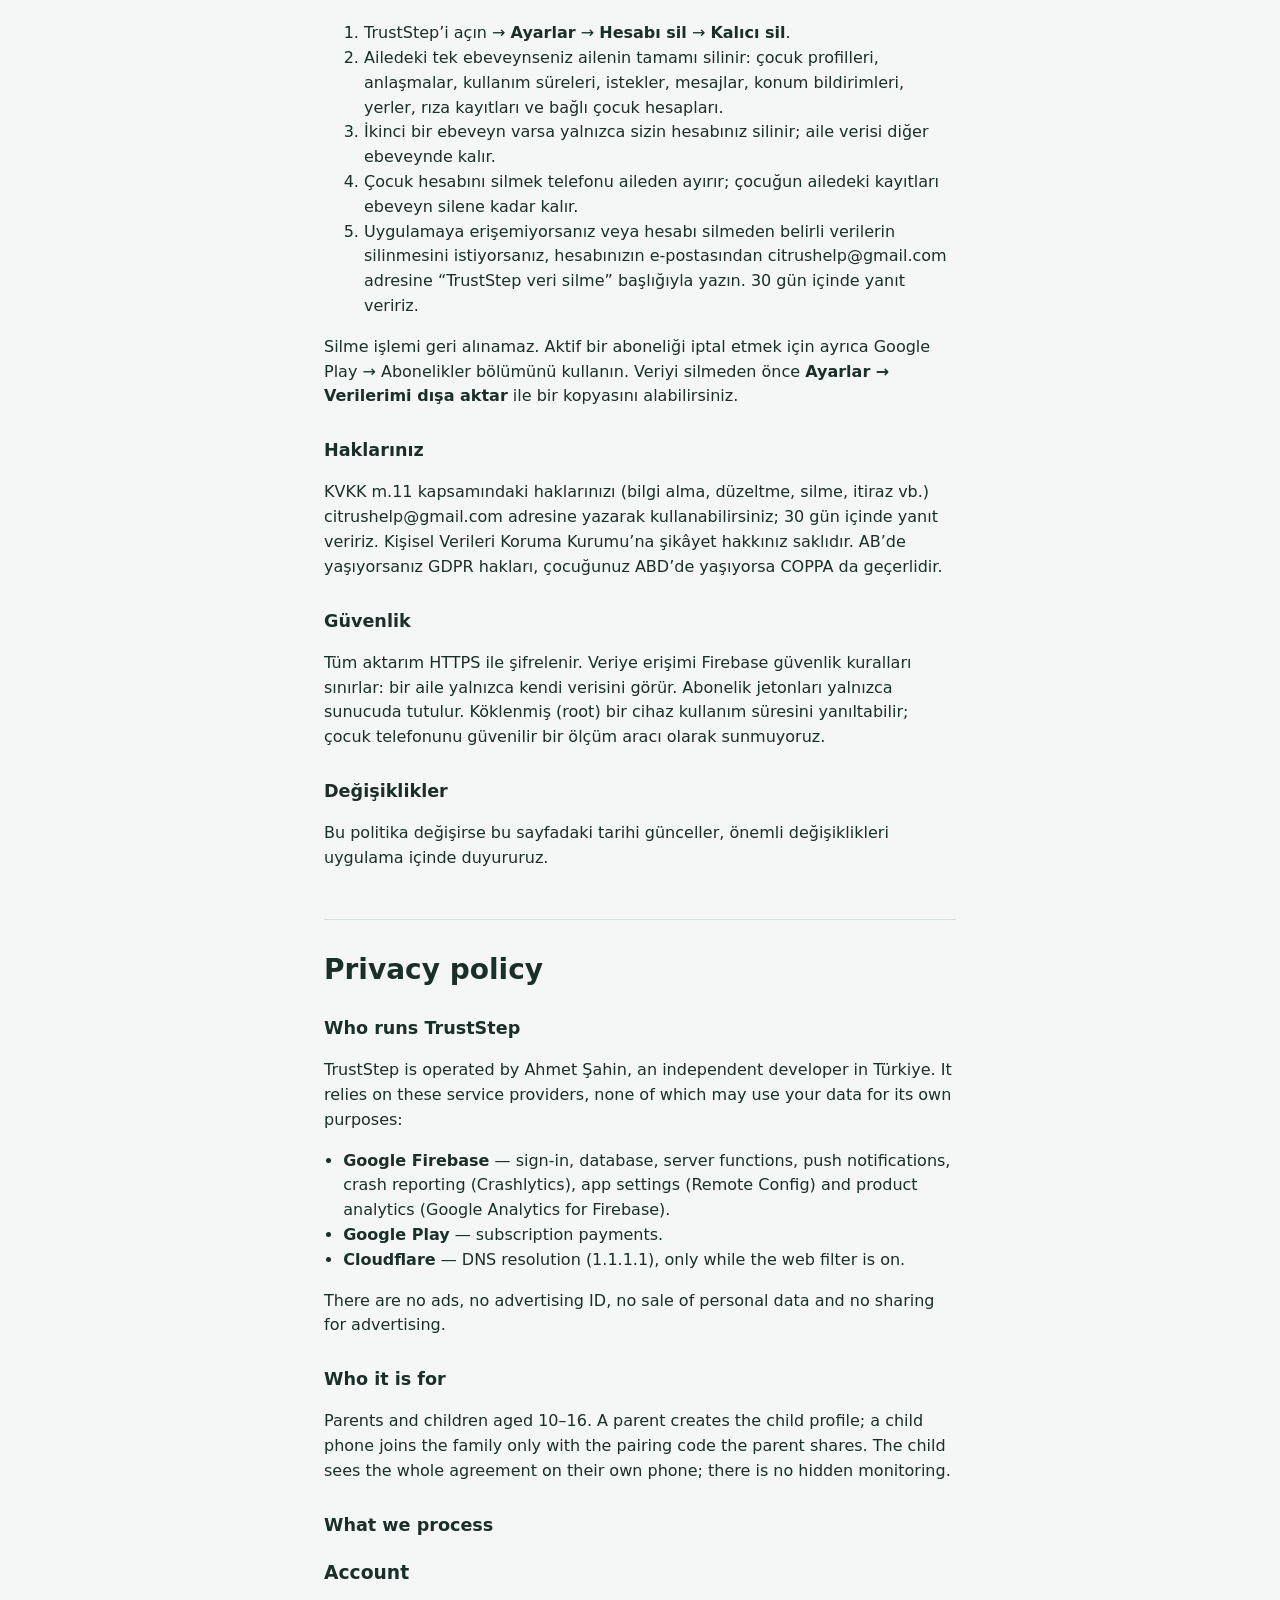
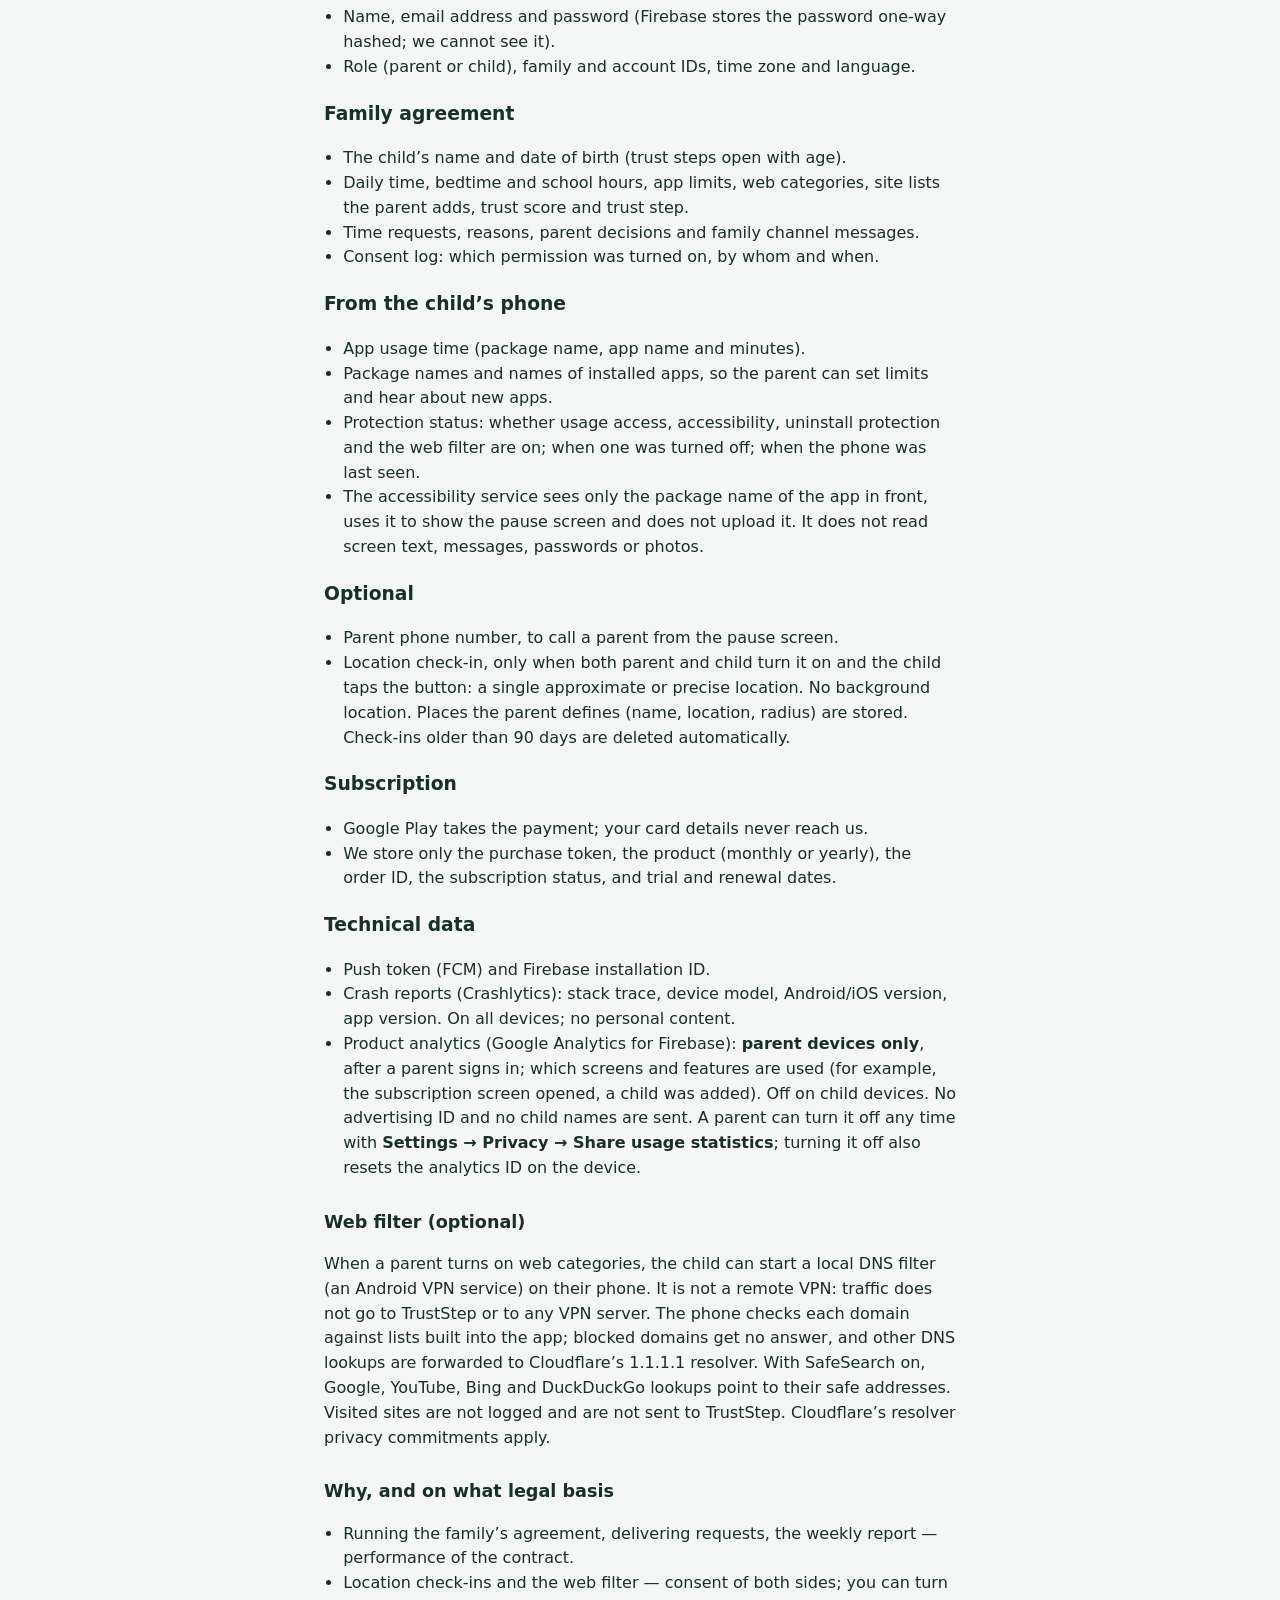
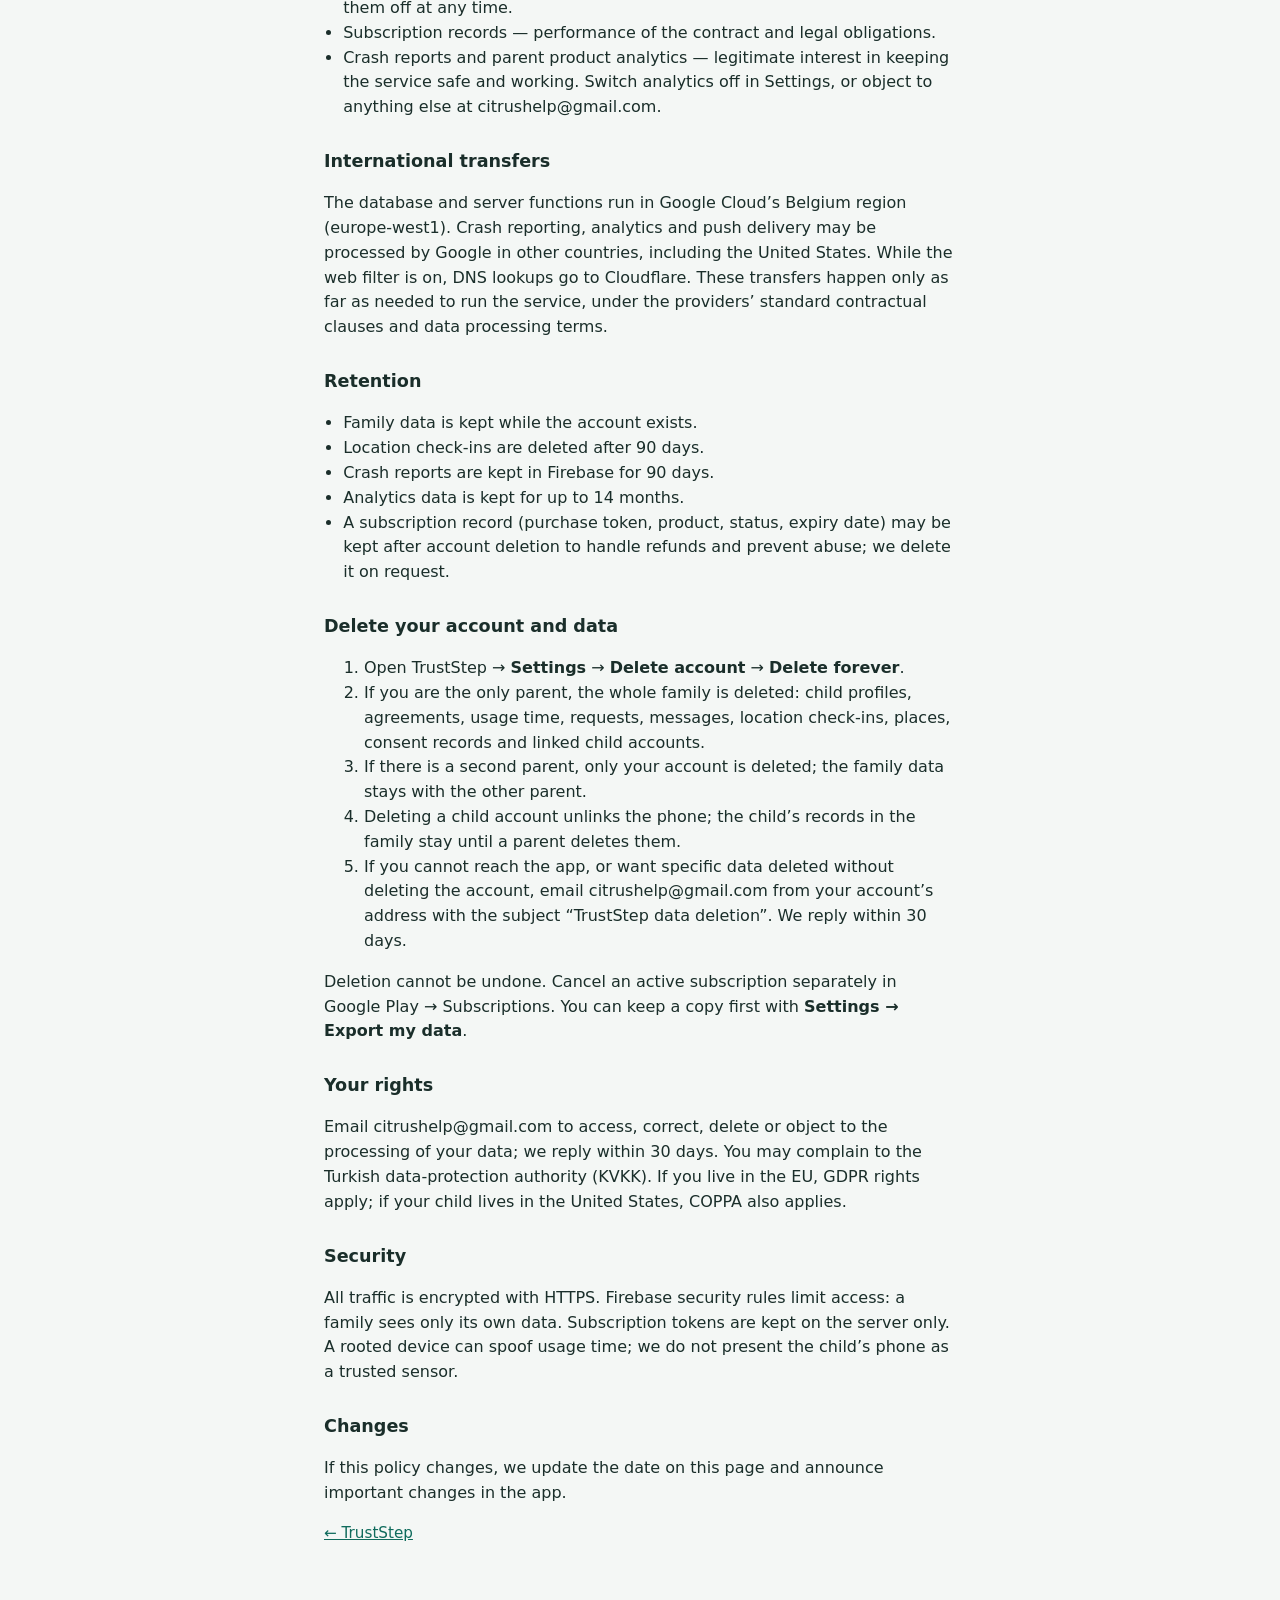
==== commit 05e1baf2: "Point the privacy policy to the in-app analytics switch. Co-Authored-By: Claude Opus 5.5 <noreply@an" ====
--- a/privacy/index.html
+++ b/privacy/index.html
@@ -68,7 +68,7 @@
       <ul>
         <li>Anlık bildirim jetonu (FCM) ve Firebase kurulum kimliği.</li>
         <li>Çökme raporları (Crashlytics): hata yığını, cihaz modeli, Android/iOS sürümü, uygulama sürümü. Tüm cihazlarda; kişisel içerik içermez.</li>
-        <li>Ürün analitiği (Google Analytics for Firebase): <strong>yalnızca ebeveyn cihazlarında</strong>, ebeveyn giriş yaptıktan sonra; hangi ekranların ve özelliklerin kullanıldığı (ör. abonelik ekranı açıldı, çocuk eklendi). Çocuk cihazlarında kapalıdır. Reklam kimliği ve çocuk adları gönderilmez.</li>
+        <li>Ürün analitiği (Google Analytics for Firebase): <strong>yalnızca ebeveyn cihazlarında</strong>, ebeveyn giriş yaptıktan sonra; hangi ekranların ve özelliklerin kullanıldığı (ör. abonelik ekranı açıldı, çocuk eklendi). Çocuk cihazlarında kapalıdır. Reklam kimliği ve çocuk adları gönderilmez. Ebeveyn bunu <strong>Ayarlar → Gizlilik → Kullanım istatistiklerini paylaş</strong> anahtarıyla istediği zaman kapatabilir; kapatınca cihazdaki analitik kimliği de sıfırlanır.</li>
       </ul>
 
       <h2>Web filtresi (isteğe bağlı)</h2>
@@ -79,7 +79,7 @@
         <li>Ailenin anlaşmasını uygulamak, istekleri iletmek, haftalık raporu göstermek — sözleşmenin kurulması ve ifası (KVKK m.5/2-c).</li>
         <li>Konum bildirimi ve web filtresi — her iki tarafın açık rızası; istediğiniz zaman kapatabilirsiniz.</li>
         <li>Abonelik kayıtları — sözleşmenin ifası ve yasal yükümlülükler.</li>
-        <li>Çökme raporları ve ebeveyn ürün analitiği — hizmeti güvenli ve çalışır tutmak için meşru menfaat (KVKK m.5/2-f). İtiraz için citrushelp@gmail.com.</li>
+        <li>Çökme raporları ve ebeveyn ürün analitiği — hizmeti güvenli ve çalışır tutmak için meşru menfaat (KVKK m.5/2-f). Analitiği Ayarlar’dan kapatabilir, diğer itirazlar için citrushelp@gmail.com adresine yazabilirsiniz.</li>
       </ul>
 
       <h2>Yurt dışına aktarım</h2>
@@ -163,7 +163,7 @@
       <ul>
         <li>Push token (FCM) and Firebase installation ID.</li>
         <li>Crash reports (Crashlytics): stack trace, device model, Android/iOS version, app version. On all devices; no personal content.</li>
-        <li>Product analytics (Google Analytics for Firebase): <strong>parent devices only</strong>, after a parent signs in; which screens and features are used (for example, the subscription screen opened, a child was added). Off on child devices. No advertising ID and no child names are sent.</li>
+        <li>Product analytics (Google Analytics for Firebase): <strong>parent devices only</strong>, after a parent signs in; which screens and features are used (for example, the subscription screen opened, a child was added). Off on child devices. No advertising ID and no child names are sent. A parent can turn it off any time with <strong>Settings → Privacy → Share usage statistics</strong>; turning it off also resets the analytics ID on the device.</li>
       </ul>
 
       <h2>Web filter (optional)</h2>
@@ -174,7 +174,7 @@
         <li>Running the family’s agreement, delivering requests, the weekly report — performance of the contract.</li>
         <li>Location check-ins and the web filter — consent of both sides; you can turn them off at any time.</li>
         <li>Subscription records — performance of the contract and legal obligations.</li>
-        <li>Crash reports and parent product analytics — legitimate interest in keeping the service safe and working. Object at citrushelp@gmail.com.</li>
+        <li>Crash reports and parent product analytics — legitimate interest in keeping the service safe and working. Switch analytics off in Settings, or object to anything else at citrushelp@gmail.com.</li>
       </ul>
 
       <h2>International transfers</h2>
